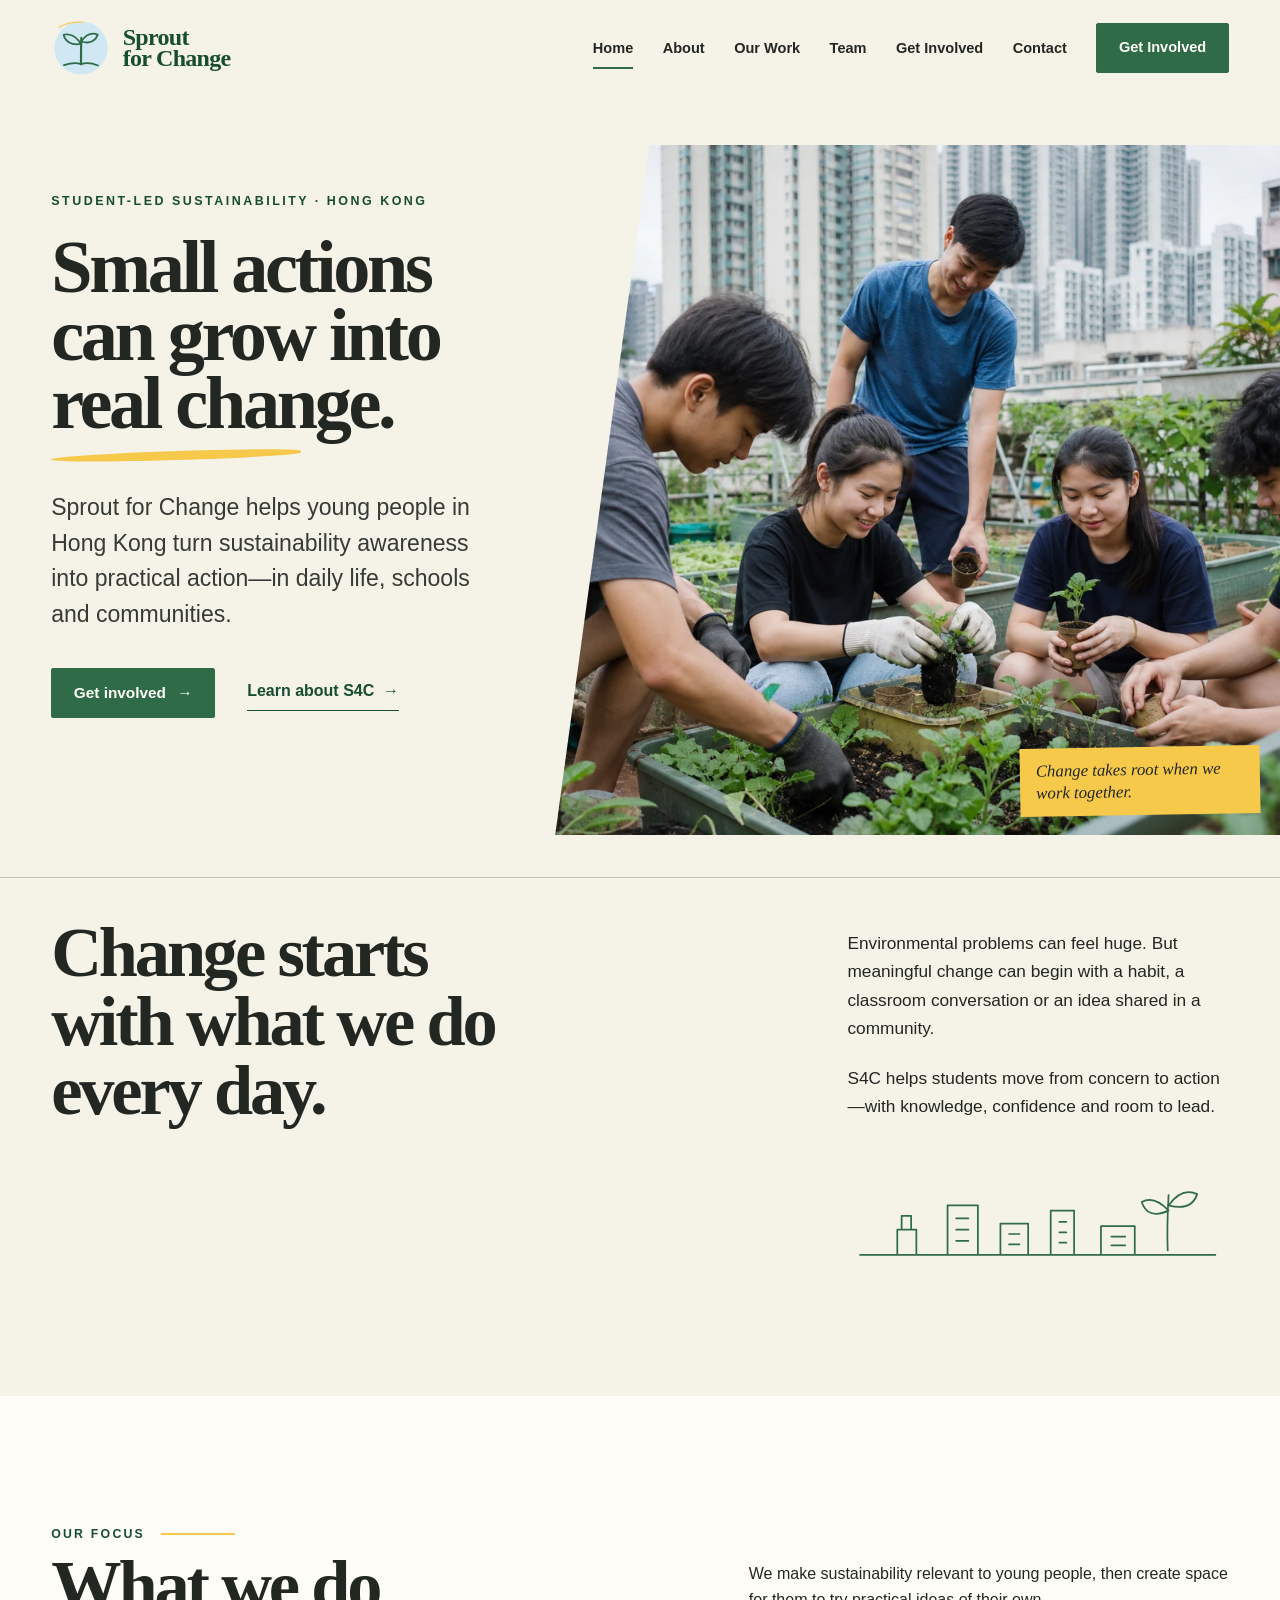
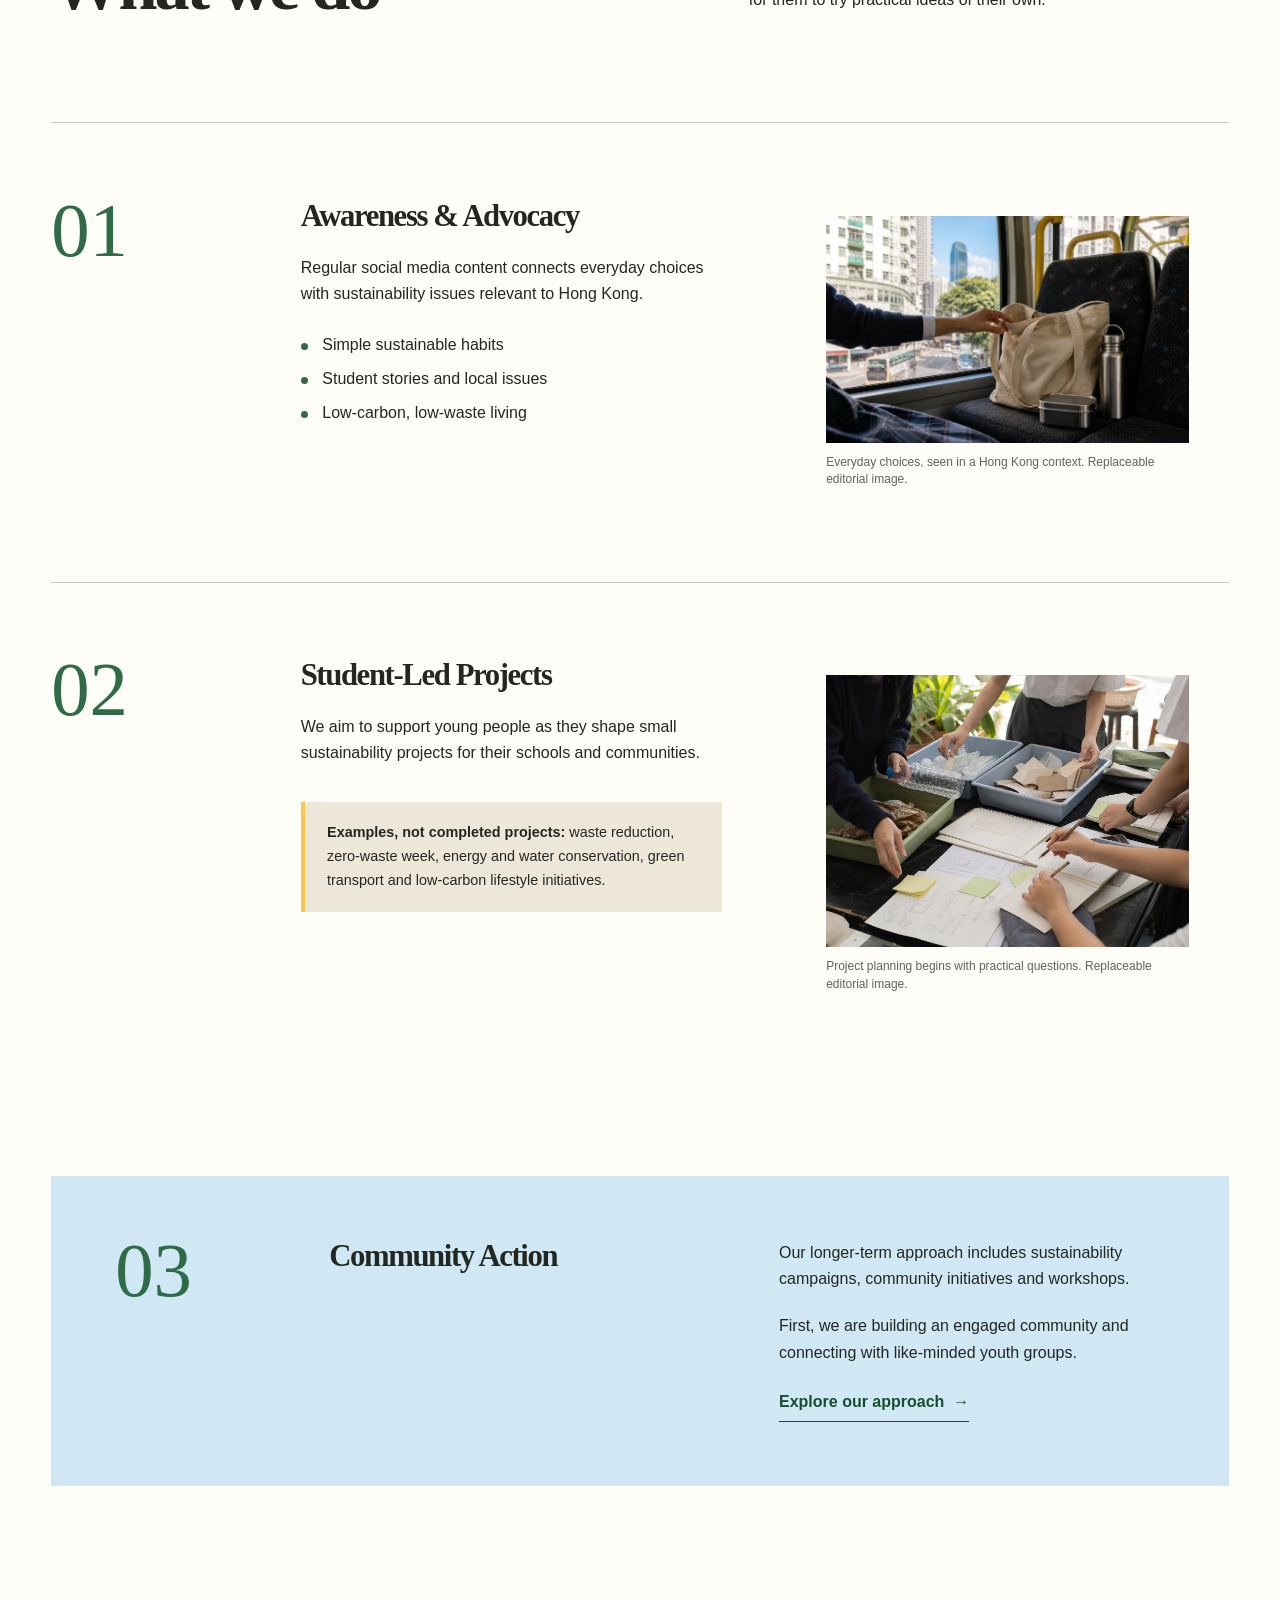
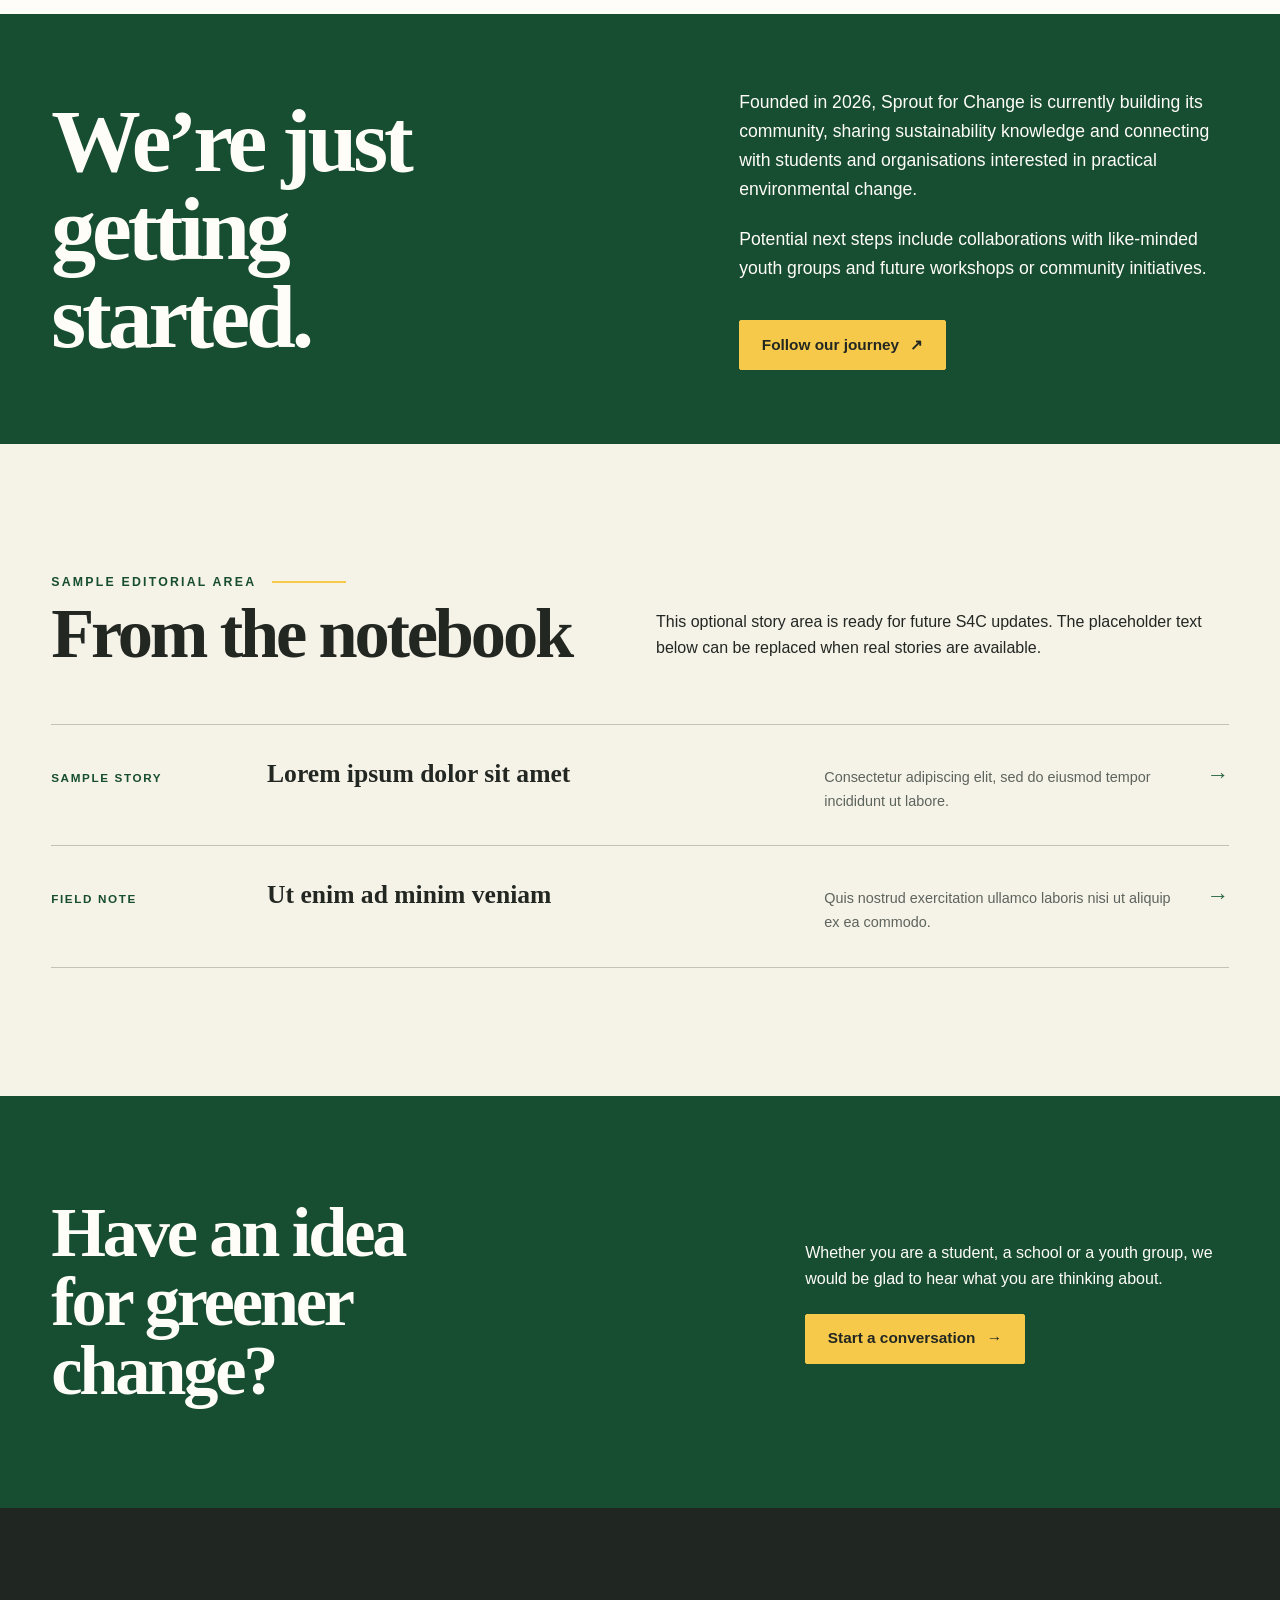
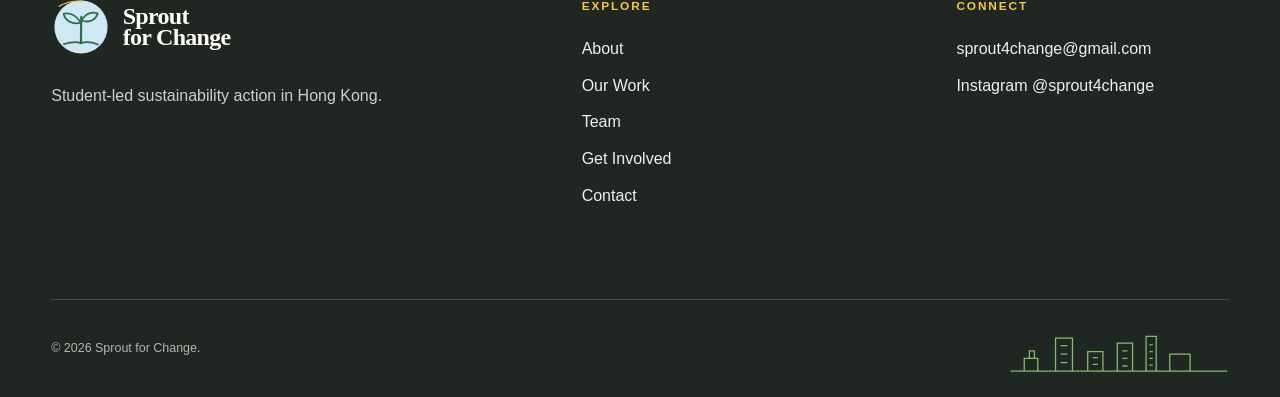
==== index.html @ 522fa6c5 "initial commit yayayyaya" ====
<!doctype html>
<html lang="en">
<head>
  <meta charset="utf-8">
  <meta name="viewport" content="width=device-width, initial-scale=1">
  <meta name="theme-color" content="#f5f2e8">
  <meta name="description" content="Sprout for Change is a student-led Hong Kong sustainability organisation helping young people turn awareness into practical action.">
  <title>Sprout for Change — Student-led sustainability in Hong Kong</title>
  <link rel="icon" href="assets/favicon.svg" type="image/svg+xml">
  <link rel="stylesheet" href="styles.css">
  <script src="script.js" defer></script>
</head>
<body>
  <a class="skip-link" href="#main">Skip to main content</a>
  <header class="site-header">
    <div class="header-inner container-wide">
      <a class="brand" href="index.html" aria-label="Sprout for Change home">
        <img src="assets/mark.svg" alt="" width="54" height="54">
        <span>Sprout<br>for Change</span>
      </a>
      <button class="menu-toggle" type="button" aria-expanded="false" aria-controls="site-menu" aria-label="Open navigation"><span></span></button>
      <nav class="site-nav" id="site-menu" aria-label="Main navigation">
        <a href="index.html" aria-current="page">Home</a>
        <a href="about.html">About</a>
        <a href="work.html">Our Work</a>
        <a href="team.html">Team</a>
        <a href="get-involved.html">Get Involved</a>
        <a href="contact.html">Contact</a>
        <a class="nav-cta" href="get-involved.html">Get Involved</a>
      </nav>
    </div>
  </header>

  <main id="main">
    <section class="hero">
      <div class="hero-grid container-wide">
        <div class="hero-copy" data-reveal>
          <p class="eyebrow">Student-led sustainability · Hong Kong</p>
          <h1><span class="hero-line">Small actions</span> <span class="hero-line">can grow into</span> <span class="hero-line">real change.</span></h1>
          <span class="marker-stroke" aria-hidden="true"></span>
          <p class="lead">Sprout for Change helps young people in Hong Kong turn sustainability awareness into practical action—in daily life, schools and communities.</p>
          <div class="hero-actions">
            <a class="button" href="get-involved.html">Get involved <span aria-hidden="true">→</span></a>
            <a class="text-link" href="about.html">Learn about S4C <span aria-hidden="true">→</span></a>
          </div>
        </div>
        <figure class="hero-media" data-reveal>
          <img src="assets/images/hero-garden.webp" alt="Students tending seedlings together in a Hong Kong rooftop garden" width="1800" height="1200" fetchpriority="high">
          <figcaption class="photo-note">Change takes root when we work together.</figcaption>
        </figure>
      </div>
    </section>

    <section class="intro">
      <div class="intro-grid container">
        <h2>Change starts with what we do every day.</h2>
        <div class="intro-aside">
          <p>Environmental problems can feel huge. But meaningful change can begin with a habit, a classroom conversation or an idea shared in a community.</p>
          <p>S4C helps students move from concern to action—with knowledge, confidence and room to lead.</p>
          <svg class="line-drawing" viewBox="0 0 440 115" role="img" aria-label="Line drawing of a sprout growing beside Hong Kong buildings">
            <g fill="none" stroke="currentColor" stroke-linecap="round" stroke-linejoin="round" stroke-width="2">
              <path d="M15 99h410M58 99V70h22v29m-17-29V54h11v16m42 29V42h35v57m-25-42h14m-14 13h14m-14 13h14m37 16V63h32v36m-22-24h12m-12 12h12m36 12V48h27v51m-17-38h8m-8 12h8m-8 12h8m40 14V66h39v33m-27-21h16m-16 10h16"/>
              <path d="M370 94c-1-25 0-46 1-64m0 18c-12-13-22-15-31-10 4 12 13 18 31 10Zm0-6c11-15 22-18 33-13-4 12-14 18-33 13Z"/>
            </g>
          </svg>
        </div>
      </div>
    </section>

    <section class="work-overview" id="work">
      <div class="container">
        <div class="work-heading" data-reveal>
          <div>
            <p class="section-label">Our focus</p>
            <h2>What we do</h2>
          </div>
          <p>We make sustainability relevant to young people, then create space for them to try practical ideas of their own.</p>
        </div>

        <article class="work-row" data-reveal>
          <div class="work-number" aria-hidden="true">01</div>
          <div class="work-copy">
            <h3>Awareness &amp; Advocacy</h3>
            <p>Regular social media content connects everyday choices with sustainability issues relevant to Hong Kong.</p>
            <ul>
              <li>Simple sustainable habits</li>
              <li>Student stories and local issues</li>
              <li>Low-carbon, low-waste living</li>
            </ul>
          </div>
          <figure class="work-image">
            <img src="assets/images/reuse-transit.webp" alt="Reusable bag, water bottle and lunch container on Hong Kong public transport" width="1600" height="1067" loading="lazy">
            <figcaption class="caption">Everyday choices, seen in a Hong Kong context. Replaceable editorial image.</figcaption>
          </figure>
        </article>

        <article class="work-row" data-reveal>
          <div class="work-number" aria-hidden="true">02</div>
          <div class="work-copy">
            <h3>Student-Led Projects</h3>
            <p>We aim to support young people as they shape small sustainability projects for their schools and communities.</p>
            <p class="possibility-note"><strong>Examples, not completed projects:</strong> waste reduction, zero-waste week, energy and water conservation, green transport and low-carbon lifestyle initiatives.</p>
          </div>
          <figure class="work-image work-image--portrait">
            <img src="assets/images/project-planning.webp" alt="Students' hands planning a recycling activity around a table" width="1400" height="1139" loading="lazy">
            <figcaption class="caption">Project planning begins with practical questions. Replaceable editorial image.</figcaption>
          </figure>
        </article>

        <article class="community-strip" data-reveal>
          <div class="work-row">
            <div class="work-number" aria-hidden="true">03</div>
            <div class="work-copy">
              <h3>Community Action</h3>
            </div>
            <div>
              <p>Our longer-term approach includes sustainability campaigns, community initiatives and workshops.</p>
              <p>First, we are building an engaged community and connecting with like-minded youth groups.</p>
              <a class="text-link" href="work.html">Explore our approach <span aria-hidden="true">→</span></a>
            </div>
          </div>
        </article>
      </div>
    </section>

    <section class="stage">
      <div class="stage-grid container" data-reveal>
        <h2>We’re just getting started.</h2>
        <div class="stage-copy">
          <p>Founded in 2026, Sprout for Change is currently building its community, sharing sustainability knowledge and connecting with students and organisations interested in practical environmental change.</p>
          <p>Potential next steps include collaborations with like-minded youth groups and future workshops or community initiatives.</p>
          <a class="button button--sun" href="https://www.instagram.com/sprout4change/" target="_blank" rel="noopener noreferrer">Follow our journey <span aria-hidden="true">↗</span></a>
        </div>
      </div>
    </section>

    <section class="notebook">
      <div class="container">
        <div class="notebook-head" data-reveal>
          <div>
            <p class="section-label">Sample editorial area</p>
            <h2>From the notebook</h2>
          </div>
          <p>This optional story area is ready for future S4C updates. The placeholder text below can be replaced when real stories are available.</p>
        </div>
        <div class="story-list" data-reveal>
          <div class="story" aria-label="Sample story placeholder">
            <span class="story-tag">Sample story</span>
            <span class="story-title">Lorem ipsum dolor sit amet</span>
            <span class="story-summary">Consectetur adipiscing elit, sed do eiusmod tempor incididunt ut labore.</span>
            <span class="story-arrow" aria-hidden="true">→</span>
          </div>
          <div class="story" aria-label="Sample field note placeholder">
            <span class="story-tag">Field note</span>
            <span class="story-title">Ut enim ad minim veniam</span>
            <span class="story-summary">Quis nostrud exercitation ullamco laboris nisi ut aliquip ex ea commodo.</span>
            <span class="story-arrow" aria-hidden="true">→</span>
          </div>
        </div>
      </div>
    </section>

    <section class="simple-cta">
      <div class="simple-cta-grid container" data-reveal>
        <h2>Have an idea for greener change?</h2>
        <div class="simple-cta-copy">
          <p>Whether you are a student, a school or a youth group, we would be glad to hear what you are thinking about.</p>
          <a class="button button--sun" href="contact.html">Start a conversation <span aria-hidden="true">→</span></a>
        </div>
      </div>
    </section>
  </main>

  <footer class="site-footer">
    <div class="footer-main container">
      <div class="footer-brand">
        <a class="brand" href="index.html" aria-label="Sprout for Change home">
          <img src="assets/mark.svg" alt="" width="54" height="54">
          <span>Sprout<br>for Change</span>
        </a>
        <p>Student-led sustainability action in Hong Kong.</p>
      </div>
      <div>
        <p class="footer-title">Explore</p>
        <nav class="footer-links" aria-label="Footer navigation">
          <a href="about.html">About</a>
          <a href="work.html">Our Work</a>
          <a href="team.html">Team</a>
          <a href="get-involved.html">Get Involved</a>
          <a href="contact.html">Contact</a>
        </nav>
      </div>
      <div>
        <p class="footer-title">Connect</p>
        <div class="footer-links">
          <a href="mailto:sprout4change@gmail.com">sprout4change@gmail.com</a>
          <a href="https://www.instagram.com/sprout4change/" target="_blank" rel="noopener noreferrer">Instagram @sprout4change</a>
        </div>
      </div>
    </div>
    <div class="footer-bottom container">
      <p>© 2026 Sprout for Change.</p>
      <svg class="footer-skyline" viewBox="0 0 260 62" aria-hidden="true">
        <path d="M2 58h256M18 58V43h16v15m-10-15V34h6v9m25 15V19h20v39m-14-30h8m-8 10h8m-8 10h8m24 10V35h18v23m-12-16h6m-6 8h6m23 8V25h18v33m-12-24h6m-6 9h6m-6 9h6m22 6V17h12v41m-8-31h4m-4 8h4m-4 8h4m-4 8h4m20 7V38h24v20" fill="none" stroke="currentColor" stroke-width="1.5"/>
      </svg>
    </div>
  </footer>
</body>
</html>
---- styles.css ----
:root {
  --paper: #f5f2e8;
  --paper-deep: #ece7d8;
  --ink: #232722;
  --muted: #5d645d;
  --forest: #2e6b46;
  --forest-dark: #174d31;
  --forest-soft: #d9e6d6;
  --sky: #cfe8f3;
  --sky-deep: #a8d2e3;
  --sun: #f6c94b;
  --white: #fffdf8;
  --line: rgba(35, 39, 34, 0.24);
  --line-light: rgba(35, 39, 34, 0.13);
  --serif: "Iowan Old Style", "Palatino Linotype", "Book Antiqua", Palatino, Georgia, serif;
  --sans: Inter, ui-sans-serif, -apple-system, BlinkMacSystemFont, "Segoe UI", sans-serif;
  --container: 1240px;
  --wide: 1420px;
  --gutter: clamp(1.25rem, 4vw, 4rem);
  --section: clamp(5.5rem, 10vw, 10rem);
  --ease: cubic-bezier(.22, 1, .36, 1);
}

*,
*::before,
*::after {
  box-sizing: border-box;
}

html {
  scroll-behavior: smooth;
  scroll-padding-top: 7rem;
  overflow-x: hidden;
  overflow-x: clip;
}

body {
  margin: 0;
  min-width: 320px;
  color: var(--ink);
  background: var(--paper);
  font-family: var(--sans);
  font-size: 1rem;
  line-height: 1.65;
  text-rendering: optimizeLegibility;
  -webkit-font-smoothing: antialiased;
}

body.menu-open {
  overflow: hidden;
}

img,
svg {
  display: block;
  max-width: 100%;
}

img {
  height: auto;
}

a {
  color: inherit;
  text-decoration-thickness: .08em;
  text-underline-offset: .2em;
}

button,
input,
select,
textarea {
  font: inherit;
}

button,
a {
  -webkit-tap-highlight-color: transparent;
}

:focus-visible {
  outline: 3px solid var(--sun);
  outline-offset: 4px;
}

::selection {
  color: var(--ink);
  background: var(--sun);
}

.skip-link {
  position: fixed;
  z-index: 1000;
  top: .75rem;
  left: .75rem;
  padding: .75rem 1rem;
  color: var(--white);
  background: var(--forest-dark);
  transform: translateY(-150%);
  transition: transform .2s ease;
}

.skip-link:focus {
  transform: translateY(0);
}

.container,
.container-wide {
  width: min(100% - (2 * var(--gutter)), var(--container));
  margin-inline: auto;
}

.container-wide {
  width: min(100% - (2 * var(--gutter)), var(--wide));
}

.site-header {
  position: sticky;
  z-index: 100;
  top: 0;
  border-bottom: 1px solid transparent;
  background: var(--paper);
  transition: border-color .25s ease, box-shadow .25s ease;
}

.site-header.is-scrolled {
  border-color: var(--line-light);
  box-shadow: 0 6px 18px rgba(35, 39, 34, .06);
}

.header-inner {
  display: flex;
  min-height: 96px;
  align-items: center;
  justify-content: space-between;
  gap: 2rem;
}

.brand {
  display: inline-flex;
  flex: none;
  align-items: center;
  gap: .72rem;
  color: var(--forest-dark);
  font-family: var(--serif);
  font-size: 1.5rem;
  font-weight: 700;
  line-height: .88;
  text-decoration: none;
  letter-spacing: -.03em;
}

.brand img {
  width: 60px;
}

.site-nav {
  display: flex;
  align-items: center;
  gap: clamp(1.3rem, 2.3vw, 2.5rem);
}

.site-nav a {
  position: relative;
  font-size: .91rem;
  font-weight: 620;
  text-decoration: none;
}

.site-nav a:not(.nav-cta)::after {
  position: absolute;
  right: 0;
  bottom: -.55rem;
  left: 0;
  height: 2px;
  background: var(--forest);
  content: "";
  transform: scaleX(0);
  transform-origin: right;
  transition: transform .25s var(--ease);
}

.site-nav a:hover::after,
.site-nav a[aria-current="page"]::after {
  transform: scaleX(1);
  transform-origin: left;
}

.nav-cta,
.button {
  display: inline-flex;
  min-height: 50px;
  align-items: center;
  justify-content: center;
  gap: .7rem;
  padding: .76rem 1.35rem;
  border: 1px solid var(--forest);
  border-radius: 2px;
  color: var(--white);
  background: var(--forest);
  font-size: .96rem;
  font-weight: 700;
  line-height: 1.2;
  text-decoration: none;
  transition: color .25s ease, background .25s ease, transform .25s var(--ease);
}

.nav-cta:hover,
.button:hover {
  color: var(--forest-dark);
  background: transparent;
  transform: translateY(-2px);
}

.button--sun {
  border-color: var(--sun);
  color: var(--ink);
  background: var(--sun);
}

.button--sun:hover {
  color: var(--white);
  background: transparent;
}

.button--ghost {
  color: var(--forest-dark);
  background: transparent;
}

.button--ghost:hover {
  color: var(--white);
  background: var(--forest);
}

.text-link {
  display: inline-flex;
  align-items: center;
  gap: .55rem;
  padding-block: .15rem .35rem;
  border-bottom: 1px solid currentColor;
  color: var(--forest-dark);
  font-weight: 700;
  text-decoration: none;
  transition: gap .25s var(--ease), color .2s ease;
}

.text-link:hover {
  gap: .9rem;
  color: var(--forest);
}

.menu-toggle {
  display: none;
  width: 50px;
  height: 50px;
  padding: 0;
  border: 1px solid var(--line);
  border-radius: 2px;
  background: transparent;
  color: var(--ink);
  cursor: pointer;
}

.menu-toggle span,
.menu-toggle::before,
.menu-toggle::after {
  display: block;
  width: 22px;
  height: 2px;
  margin: 5px auto;
  background: currentColor;
  content: "";
  transition: transform .25s ease, opacity .25s ease;
}

.menu-toggle[aria-expanded="true"] span {
  opacity: 0;
}

.menu-toggle[aria-expanded="true"]::before {
  transform: translateY(7px) rotate(45deg);
}

.menu-toggle[aria-expanded="true"]::after {
  transform: translateY(-7px) rotate(-45deg);
}

.eyebrow {
  margin: 0 0 1.4rem;
  color: var(--forest-dark);
  font-size: .78rem;
  font-weight: 800;
  letter-spacing: .2em;
  line-height: 1.4;
  text-transform: uppercase;
}

.display,
h1,
h2,
h3 {
  margin-top: 0;
  font-family: var(--serif);
  font-weight: 600;
  letter-spacing: -.045em;
}

h1,
.h1 {
  font-size: clamp(3.4rem, 7vw, 7.5rem);
  line-height: .92;
}

h2,
.h2 {
  font-size: clamp(2.75rem, 5.5vw, 5.5rem);
  line-height: .98;
}

h3,
.h3 {
  font-size: clamp(1.5rem, 2.4vw, 2.3rem);
  line-height: 1.08;
}

p {
  margin-block: 0 1.3rem;
}

.lead {
  max-width: 43rem;
  color: #363b36;
  font-size: clamp(1.15rem, 1.8vw, 1.45rem);
  line-height: 1.55;
}

.section-label {
  display: flex;
  align-items: center;
  gap: 1rem;
  margin: 0 0 2rem;
  color: var(--forest-dark);
  font-size: .77rem;
  font-weight: 800;
  letter-spacing: .18em;
  text-transform: uppercase;
}

.section-label::after {
  width: 74px;
  height: 2px;
  background: var(--sun);
  content: "";
}

.hero {
  overflow: hidden;
  padding: clamp(1.5rem, 2.5vw, 2.5rem) 0 clamp(1.25rem, 2vw, 2rem);
}

.hero-grid {
  display: grid;
  align-items: start;
  grid-template-columns: minmax(0, .86fr) minmax(0, 1.4fr);
  gap: clamp(1.5rem, 2vw, 2.5rem);
}

.hero-copy {
  position: relative;
  z-index: 2;
  padding-block: clamp(3rem, 5vw, 5rem) 1rem;
}

.hero h1 {
  max-width: 9.5ch;
  margin-bottom: 1.8rem;
  font-size: clamp(3.4rem, 5.8vw, 6rem);
}

.hero-line {
  display: block;
  white-space: nowrap;
}

.marker-stroke {
  display: block;
  width: min(250px, 58%);
  height: 9px;
  margin: -1rem 0 1.9rem;
  border-radius: 60% 35% 50% 40%;
  background: var(--sun);
  transform: rotate(-1.5deg);
}

.hero-copy .lead {
  max-width: 31rem;
}

.hero-actions {
  display: flex;
  align-items: center;
  gap: 2rem;
  margin-top: 2.2rem;
}

.hero-media {
  position: relative;
  min-height: 690px;
  margin-right: calc(var(--gutter) * -1);
  clip-path: polygon(13% 0, 100% 0, 100% 100%, 0 100%);
}

.hero-media img {
  width: 100%;
  height: 100%;
  min-height: 690px;
  object-fit: cover;
}

.photo-note {
  position: absolute;
  right: 1.25rem;
  bottom: 1.25rem;
  max-width: 240px;
  padding: .75rem 1rem;
  color: var(--ink);
  background: var(--sun);
  font-family: var(--serif);
  font-size: 1.05rem;
  font-style: italic;
  line-height: 1.3;
  transform: rotate(-1deg);
}

.intro {
  padding: clamp(2.5rem, 3vw, 3rem) 0 var(--section);
  border-top: 1px solid var(--line);
}

.intro-grid {
  display: grid;
  align-items: start;
  grid-template-columns: minmax(0, 1.25fr) minmax(290px, .7fr);
  gap: clamp(3rem, 9vw, 9rem);
}

.intro h2 {
  max-width: 13ch;
  margin-bottom: 0;
}

.intro-aside {
  padding-top: .7rem;
  font-size: 1.08rem;
}

.line-drawing {
  margin-top: 3rem;
  color: var(--forest);
}

.work-overview {
  padding: var(--section) 0;
  background: var(--white);
}

.work-heading {
  display: flex;
  align-items: end;
  justify-content: space-between;
  gap: 2rem;
  margin-bottom: clamp(4rem, 8vw, 7rem);
}

.work-heading h2 {
  margin-bottom: 0;
}

.work-heading p {
  max-width: 30rem;
  margin-bottom: .4rem;
}

.work-row {
  display: grid;
  padding: clamp(3rem, 6vw, 6rem) 0;
  border-top: 1px solid var(--line);
  grid-template-columns: minmax(180px, .44fr) minmax(300px, 1fr) minmax(300px, 1.05fr);
  gap: clamp(2rem, 5vw, 5rem);
}

.work-row:last-child {
  padding-bottom: 0;
}

.work-number {
  color: var(--forest);
  font-family: var(--serif);
  font-size: clamp(3.6rem, 6vw, 6rem);
  line-height: .8;
}

.work-copy h3 {
  margin-bottom: 1.35rem;
}

.work-copy ul,
.detail-list {
  margin: 1.5rem 0 0;
  padding: 0;
  list-style: none;
}

.work-copy li,
.detail-list li {
  position: relative;
  margin-block: .5rem;
  padding-left: 1.35rem;
}

.work-copy li::before,
.detail-list li::before {
  position: absolute;
  top: .68em;
  left: 0;
  width: 7px;
  height: 7px;
  border-radius: 100%;
  background: var(--forest);
  content: "";
}

.work-image {
  position: relative;
  align-self: start;
}

.work-image img {
  width: 100%;
  aspect-ratio: 16 / 10;
  object-fit: cover;
}

.work-image--portrait img {
  aspect-ratio: 4 / 3;
}

.caption {
  margin-top: .7rem;
  color: var(--muted);
  font-size: .75rem;
  line-height: 1.45;
}

.community-strip {
  margin-top: clamp(3rem, 7vw, 7rem);
  padding: clamp(2.5rem, 5vw, 5rem);
  background: var(--sky);
}

.community-strip .work-row {
  padding: 0;
  border: 0;
  grid-template-columns: minmax(150px, .35fr) 1fr 1fr;
}

.stage {
  overflow: hidden;
  color: var(--white);
  background: var(--forest-dark);
}

.stage-grid {
  display: grid;
  min-height: 430px;
  align-items: center;
  grid-template-columns: 1.1fr .9fr;
  gap: clamp(3rem, 7vw, 8rem);
}

.stage h2 {
  max-width: 9ch;
  margin: 0;
  font-size: clamp(3.5rem, 7vw, 7rem);
}

.stage-copy {
  padding-block: 4rem;
}

.stage-copy p {
  max-width: 36rem;
  font-size: 1.1rem;
}

.stage .button {
  margin-top: 1rem;
}

.notebook {
  padding: var(--section) 0;
}

.notebook-head {
  display: grid;
  align-items: end;
  margin-bottom: 3.5rem;
  grid-template-columns: 1fr 1fr;
  gap: 2rem;
}

.notebook-head h2 {
  margin: 0;
}

.notebook-head p {
  max-width: 35rem;
  margin: 0 0 .4rem;
}

.story-list {
  border-top: 1px solid var(--line);
}

.story {
  display: grid;
  align-items: baseline;
  padding: 2rem 0;
  border-bottom: 1px solid var(--line);
  grid-template-columns: .42fr 1.2fr .8fr auto;
  gap: 2rem;
  text-decoration: none;
  transition: padding-inline .25s var(--ease), background .2s ease;
}

.story:hover {
  padding-inline: 1rem;
  background: var(--forest-soft);
}

.story-tag {
  color: var(--forest-dark);
  font-size: .73rem;
  font-weight: 800;
  letter-spacing: .14em;
  text-transform: uppercase;
}

.story-title {
  font-family: var(--serif);
  font-size: clamp(1.45rem, 2vw, 2rem);
  font-weight: 600;
  line-height: 1.1;
}

.story-summary {
  color: var(--muted);
  font-size: .9rem;
}

.story-arrow {
  color: var(--forest);
  font-size: 1.4rem;
}

.page-hero {
  padding: clamp(4rem, 8vw, 8rem) 0 clamp(4.5rem, 9vw, 9rem);
  border-bottom: 1px solid var(--line);
}

.page-hero-grid {
  display: grid;
  align-items: end;
  grid-template-columns: minmax(0, 1.25fr) minmax(300px, .72fr);
  gap: clamp(3rem, 8vw, 8rem);
}

.page-hero h1 {
  max-width: 10ch;
  margin: 0;
}

.page-hero-copy {
  padding-bottom: .7rem;
}

.page-hero--sky {
  background: var(--sky);
}

.page-hero--green {
  color: var(--white);
  background: var(--forest-dark);
}

.page-hero--green .eyebrow,
.page-hero--green .lead {
  color: var(--white);
}

.editorial-section {
  padding: var(--section) 0;
}

.editorial-section + .editorial-section {
  border-top: 1px solid var(--line);
}

.editorial-grid {
  display: grid;
  grid-template-columns: minmax(220px, .55fr) minmax(0, 1.45fr);
  gap: clamp(3rem, 10vw, 10rem);
}

.editorial-grid > h2 {
  margin: 0;
  font-size: clamp(2.3rem, 4vw, 4.2rem);
}

.editorial-body {
  max-width: 52rem;
  font-size: 1.08rem;
}

.statement-grid {
  display: grid;
  margin-top: 4rem;
  border-top: 1px solid var(--line);
  grid-template-columns: 1fr 1fr;
}

.statement {
  padding: 3rem 3rem 1rem 0;
}

.statement + .statement {
  padding-right: 0;
  padding-left: 3rem;
  border-left: 1px solid var(--line);
}

.statement h3 {
  color: var(--forest-dark);
  font-size: 1.3rem;
  letter-spacing: -.02em;
}

.statement blockquote {
  margin: 0;
  font-family: var(--serif);
  font-size: clamp(1.55rem, 2.7vw, 2.6rem);
  line-height: 1.25;
}

.approach {
  color: var(--white);
  background: var(--forest-dark);
}

.approach-steps {
  display: grid;
  margin-top: 4rem;
  border-top: 1px solid rgba(255,255,255,.35);
  grid-template-columns: 1fr 1fr;
}

.approach-step {
  padding: 3.5rem 3.5rem 1rem 0;
}

.approach-step + .approach-step {
  padding-right: 0;
  padding-left: 3.5rem;
  border-left: 1px solid rgba(255,255,255,.35);
}

.approach-step .number {
  display: block;
  margin-bottom: 2.5rem;
  color: var(--sun);
  font-family: var(--serif);
  font-size: 4rem;
  line-height: .8;
}

.approach-step h3 {
  font-size: 2rem;
}

.quote-band {
  padding: clamp(4rem, 8vw, 7rem) 0;
  background: var(--sky);
}

.quote-band blockquote {
  max-width: 1050px;
  margin: 0;
  font-family: var(--serif);
  font-size: clamp(2.5rem, 5.3vw, 5.5rem);
  line-height: 1.05;
  letter-spacing: -.045em;
}

.detail-rows {
  border-top: 1px solid var(--line);
}

.detail-row {
  display: grid;
  padding: clamp(3.5rem, 7vw, 7rem) 0;
  border-bottom: 1px solid var(--line);
  grid-template-columns: .38fr .85fr 1.15fr;
  gap: clamp(2rem, 5vw, 5rem);
}

.detail-row:nth-child(2) {
  background: var(--white);
  box-shadow: 50vw 0 var(--white), -50vw 0 var(--white);
}

.detail-row h2 {
  margin: 0;
  font-size: clamp(2rem, 3.4vw, 3.5rem);
}

.detail-row .work-number {
  font-size: 4.5rem;
}

.possibility-note {
  margin-top: 2.2rem;
  padding: 1.2rem 1.4rem;
  border-left: 4px solid var(--sun);
  background: var(--paper-deep);
  font-size: .9rem;
}

.team-content {
  padding: var(--section) 0;
}

.department {
  display: grid;
  padding: clamp(3.5rem, 7vw, 7rem) 0;
  border-top: 1px solid var(--line);
  grid-template-columns: minmax(240px, .55fr) minmax(0, 1.45fr);
  gap: clamp(3rem, 8vw, 8rem);
}

.department:first-child {
  border-top: 0;
  padding-top: 0;
}

.department-title {
  position: sticky;
  top: 125px;
  align-self: start;
}

.department-title h2 {
  margin: 0 0 1rem;
  font-size: clamp(2.15rem, 3.7vw, 3.75rem);
}

.department-count {
  color: var(--forest-dark);
  font-size: .78rem;
  font-weight: 800;
  letter-spacing: .15em;
  text-transform: uppercase;
}

.member-list {
  border-top: 1px solid var(--line);
}

.member {
  display: grid;
  align-items: start;
  padding: 1.65rem 0;
  border-bottom: 1px solid var(--line-light);
  grid-template-columns: minmax(210px, 1fr) minmax(210px, .85fr) 100px;
  gap: 2rem;
}

.member-name {
  font-family: var(--serif);
  font-size: 1.35rem;
  font-weight: 600;
  line-height: 1.25;
}

.member-role {
  color: var(--muted);
  font-size: .92rem;
}

.member-school {
  color: var(--forest-dark);
  font-size: .77rem;
  font-weight: 800;
  letter-spacing: .1em;
  text-transform: uppercase;
}

.subgroup {
  padding: 2rem 0 .7rem;
  border-bottom: 1px solid var(--line);
  color: var(--forest-dark);
  font-size: .76rem;
  font-weight: 800;
  letter-spacing: .14em;
  text-transform: uppercase;
}

.involve-list {
  border-top: 1px solid var(--line);
}

.involve-row {
  display: grid;
  align-items: center;
  padding: clamp(2.5rem, 5vw, 4.6rem) 0;
  border-bottom: 1px solid var(--line);
  grid-template-columns: 120px minmax(220px, .7fr) minmax(300px, 1.1fr) auto;
  gap: clamp(1.5rem, 4vw, 4rem);
}

.involve-row:hover .involve-number {
  color: var(--sun);
  -webkit-text-stroke-color: var(--ink);
}

.involve-number {
  color: transparent;
  font-family: var(--serif);
  font-size: clamp(3.7rem, 6vw, 6.5rem);
  line-height: .7;
  -webkit-text-stroke: 1px var(--forest);
  transition: color .25s ease, -webkit-text-stroke-color .25s ease;
}

.involve-row h2 {
  margin: 0;
  font-size: clamp(2rem, 3.5vw, 3.6rem);
}

.involve-row p {
  max-width: 38rem;
  margin: 0;
}

.contact-section {
  padding: var(--section) 0;
}

.contact-grid {
  display: grid;
  align-items: start;
  grid-template-columns: minmax(280px, .72fr) minmax(0, 1.28fr);
  gap: clamp(4rem, 10vw, 10rem);
}

.contact-details h2 {
  max-width: 10ch;
  font-size: clamp(2.5rem, 4.5vw, 4.5rem);
}

.contact-block {
  padding: 1.5rem 0;
  border-top: 1px solid var(--line);
}

.contact-block:last-child {
  border-bottom: 1px solid var(--line);
}

.contact-block span {
  display: block;
  margin-bottom: .25rem;
  color: var(--muted);
  font-size: .75rem;
  font-weight: 800;
  letter-spacing: .12em;
  text-transform: uppercase;
}

.contact-block a {
  color: var(--forest-dark);
  font-weight: 700;
}

.contact-form {
  padding: clamp(2rem, 5vw, 4.5rem);
  border-top: 5px solid var(--forest);
  background: var(--white);
}

.contact-form h2 {
  font-size: clamp(2.4rem, 4vw, 4rem);
}

.form-grid {
  display: grid;
  grid-template-columns: 1fr 1fr;
  gap: 1.4rem;
}

.field {
  display: flex;
  flex-direction: column;
  gap: .45rem;
}

.field--full {
  grid-column: 1 / -1;
}

.field label {
  font-size: .78rem;
  font-weight: 780;
  letter-spacing: .04em;
}

.field input,
.field select,
.field textarea {
  width: 100%;
  min-height: 52px;
  padding: .8rem .9rem;
  border: 1px solid var(--line);
  border-radius: 0;
  color: var(--ink);
  background: var(--paper);
  font-size: 1rem;
  transition: border-color .2s ease, box-shadow .2s ease;
}

.field textarea {
  min-height: 170px;
  resize: vertical;
}

.field input:focus,
.field select:focus,
.field textarea:focus {
  border-color: var(--forest);
  box-shadow: 0 0 0 3px rgba(46,107,70,.14);
  outline: 0;
}

.form-note {
  margin: 1.3rem 0 1.7rem;
  color: var(--muted);
  font-size: .82rem;
}

.form-status {
  min-height: 1.5em;
  margin-top: 1rem;
  color: var(--forest-dark);
  font-size: .9rem;
  font-weight: 700;
}

.simple-cta {
  padding: clamp(4rem, 8vw, 7rem) 0;
  color: var(--white);
  background: var(--forest-dark);
}

.simple-cta-grid {
  display: grid;
  align-items: center;
  grid-template-columns: 1.25fr .75fr;
  gap: 3rem;
}

.simple-cta h2 {
  max-width: 12ch;
  margin: 0;
}

.simple-cta-copy p {
  max-width: 34rem;
}

.site-footer {
  color: #f4f3ec;
  background: #202622;
}

.footer-main {
  display: grid;
  padding: clamp(4rem, 7vw, 6rem) 0;
  grid-template-columns: 1.1fr .7fr .7fr;
  gap: clamp(3rem, 8vw, 8rem);
}

.footer-brand .brand {
  margin-bottom: 1.6rem;
  color: var(--white);
}

.footer-brand p {
  max-width: 27rem;
  color: #cbd2cc;
}

.footer-title {
  margin: 0 0 1.2rem;
  color: var(--sun);
  font-size: .74rem;
  font-weight: 800;
  letter-spacing: .16em;
  text-transform: uppercase;
}

.footer-links {
  display: grid;
  gap: .65rem;
}

.footer-links a {
  width: fit-content;
  color: #eef1ed;
  text-decoration: none;
}

.footer-links a:hover {
  text-decoration: underline;
}

.footer-bottom {
  display: flex;
  align-items: center;
  justify-content: space-between;
  gap: 2rem;
  padding: 1.4rem 0;
  border-top: 1px solid rgba(255,255,255,.18);
  color: #aeb7b0;
  font-size: .78rem;
}

.footer-bottom p {
  margin: 0;
}

.footer-skyline {
  width: 220px;
  color: #89b96e;
}

.error-page {
  display: grid;
  min-height: 72vh;
  place-items: center;
  padding: var(--section) var(--gutter);
  text-align: center;
}

.error-code {
  margin-bottom: 1rem;
  color: var(--forest);
  font-family: var(--serif);
  font-size: clamp(6rem, 18vw, 14rem);
  line-height: .7;
}

[data-reveal] {
  opacity: 0;
  transform: translateY(24px);
  transition: opacity .7s var(--ease), transform .7s var(--ease);
}

[data-reveal].is-visible {
  opacity: 1;
  transform: none;
}

@media (max-width: 1080px) {
  .header-inner {
    min-height: 78px;
  }

  .menu-toggle {
    display: block;
  }

  .site-nav {
    position: fixed;
    z-index: 90;
    top: 78px;
    right: 0;
    bottom: 0;
    left: 0;
    display: flex;
    padding: 2.5rem var(--gutter) 4rem;
    align-items: stretch;
    flex-direction: column;
    gap: 0;
    background: var(--paper);
    opacity: 0;
    pointer-events: none;
    transform: translateY(-12px);
    transition: opacity .25s ease, transform .25s var(--ease);
  }

  .site-nav.is-open {
    opacity: 1;
    pointer-events: auto;
    transform: none;
  }

  .site-nav a {
    padding: 1rem 0;
    border-bottom: 1px solid var(--line);
    font-family: var(--serif);
    font-size: clamp(1.5rem, 5vw, 2.3rem);
  }

  .site-nav a:not(.nav-cta)::after {
    display: none;
  }

  .site-nav .nav-cta {
    width: 100%;
    margin-top: 1.5rem;
    padding: 1rem;
    font-family: var(--sans);
    font-size: 1rem;
  }

  .hero-grid {
    grid-template-columns: .95fr 1.05fr;
  }

  .hero-media,
  .hero-media img {
    min-height: 540px;
  }

  .work-row {
    grid-template-columns: 120px 1fr 1fr;
  }

  .department {
    grid-template-columns: 250px 1fr;
  }

  .department-title {
    position: static;
  }

  .involve-row {
    grid-template-columns: 90px .7fr 1.1fr;
  }

  .involve-row .text-link {
    grid-column: 2 / -1;
    justify-self: start;
  }
}

@media (max-width: 800px) {
  :root {
    --section: clamp(4.5rem, 15vw, 7rem);
  }

  .hero {
    padding-top: 2.5rem;
  }

  .hero-grid,
  .intro-grid,
  .page-hero-grid,
  .editorial-grid,
  .department,
  .contact-grid,
  .simple-cta-grid {
    grid-template-columns: minmax(0, 1fr);
  }

  .hero-media {
    min-height: 460px;
    margin: 1rem calc(var(--gutter) * -1) 0;
    clip-path: none;
    grid-row: 1;
  }

  .hero-media img {
    min-height: 460px;
  }

  .hero-copy {
    grid-row: 2;
  }

  .hero h1 {
    max-width: 9ch;
  }

  .intro-grid {
    gap: 2.5rem;
  }

  .work-heading,
  .notebook-head {
    display: grid;
    align-items: start;
    grid-template-columns: 1fr;
  }

  .work-row,
  .community-strip .work-row {
    grid-template-columns: 100px 1fr;
  }

  .work-row .work-image {
    grid-column: 2;
  }

  .stage-grid {
    min-height: auto;
    grid-template-columns: 1fr;
    gap: 0;
  }

  .stage h2 {
    padding-top: 4rem;
  }

  .stage-copy {
    padding-block: 1rem 4rem;
  }

  .story {
    grid-template-columns: .42fr 1fr auto;
  }

  .story-summary {
    display: none;
  }

  .statement-grid,
  .approach-steps {
    grid-template-columns: 1fr;
  }

  .statement + .statement,
  .approach-step + .approach-step {
    padding-left: 0;
    border-left: 0;
    border-top: 1px solid var(--line);
  }

  .approach-step + .approach-step {
    border-color: rgba(255,255,255,.35);
  }

  .detail-row {
    grid-template-columns: 90px 1fr;
  }

  .detail-row > div:last-child {
    grid-column: 2;
  }

  .department {
    gap: 2rem;
  }

  .involve-row {
    grid-template-columns: 80px 1fr;
  }

  .involve-row p,
  .involve-row .text-link {
    grid-column: 2;
  }

  .footer-main {
    grid-template-columns: 1fr 1fr;
  }

  .footer-brand {
    grid-column: 1 / -1;
  }
}

@media (max-width: 560px) {
  :root {
    --gutter: 1.15rem;
  }

  .header-inner {
    min-height: 72px;
  }

  .brand {
    font-size: 1.05rem;
  }

  .brand img {
    width: 45px;
  }

  .site-nav {
    top: 72px;
  }

  .eyebrow {
    margin-bottom: 1rem;
    font-size: .67rem;
  }

  h1,
  .h1 {
    font-size: clamp(3.25rem, 16vw, 5.2rem);
  }

  .hero h1 {
    font-size: clamp(2.75rem, 13.6vw, 4.3rem);
  }

  h2,
  .h2 {
    font-size: clamp(2.55rem, 13vw, 4.2rem);
  }

  .hero-media,
  .hero-media img {
    min-height: 360px;
  }

  .hero-actions {
    align-items: stretch;
    flex-direction: column;
    gap: 1.2rem;
  }

  .hero-actions .button {
    width: 100%;
  }

  .photo-note {
    right: .75rem;
    bottom: .75rem;
    max-width: 190px;
    font-size: .88rem;
  }

  .work-row,
  .community-strip .work-row {
    grid-template-columns: 1fr;
    gap: 1.4rem;
  }

  .work-row .work-image,
  .detail-row > div:last-child {
    grid-column: 1;
  }

  .work-number {
    font-size: 4rem;
  }

  .community-strip {
    margin-inline: calc(var(--gutter) * -1);
    padding-inline: var(--gutter);
  }

  .story {
    grid-template-columns: 1fr auto;
    gap: .7rem 1rem;
  }

  .story-tag {
    grid-column: 1 / -1;
  }

  .page-hero {
    padding-top: 3rem;
  }

  .page-hero-grid {
    gap: 2.5rem;
  }

  .statement {
    padding-right: 0;
  }

  .detail-row {
    grid-template-columns: 1fr;
    gap: 1.5rem;
  }

  .detail-row .work-number {
    font-size: 3.7rem;
  }

  .member {
    grid-template-columns: 1fr auto;
    gap: .35rem 1rem;
  }

  .member-role {
    grid-column: 1;
  }

  .member-school {
    grid-column: 2;
    grid-row: 1 / 3;
  }

  .involve-row {
    grid-template-columns: 1fr;
    gap: 1.2rem;
  }

  .involve-row p,
  .involve-row .text-link {
    grid-column: 1;
  }

  .involve-number {
    font-size: 4.5rem;
  }

  .form-grid {
    grid-template-columns: 1fr;
  }

  .field--full {
    grid-column: 1;
  }

  .contact-form {
    margin-inline: calc(var(--gutter) * -1);
  }

  .footer-main {
    grid-template-columns: 1fr;
  }

  .footer-brand {
    grid-column: auto;
  }

  .footer-bottom {
    align-items: flex-start;
    flex-direction: column;
  }

  .footer-skyline {
    width: 180px;
  }
}

@media (prefers-reduced-motion: reduce) {
  html {
    scroll-behavior: auto;
  }

  *,
  *::before,
  *::after {
    scroll-behavior: auto !important;
    transition-duration: .01ms !important;
    animation-duration: .01ms !important;
    animation-iteration-count: 1 !important;
  }

  [data-reveal] {
    opacity: 1;
    transform: none;
  }
}
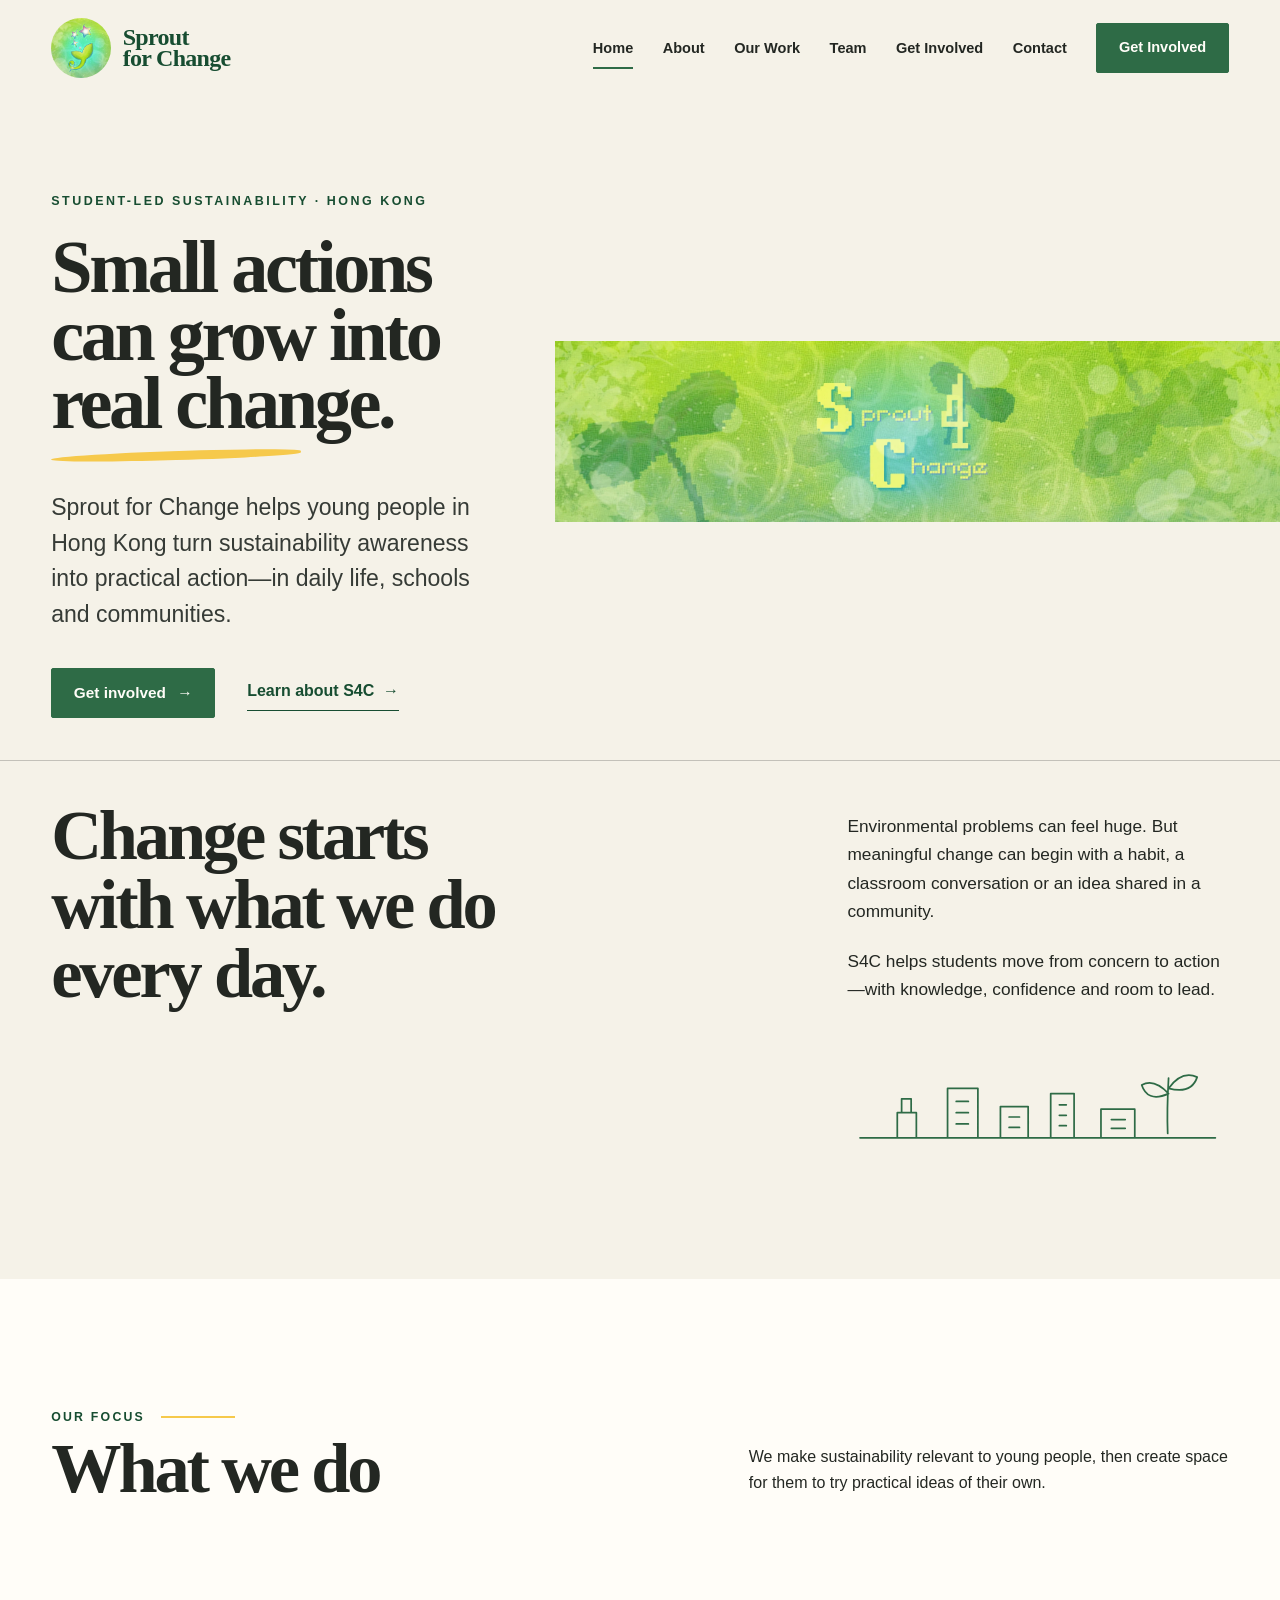
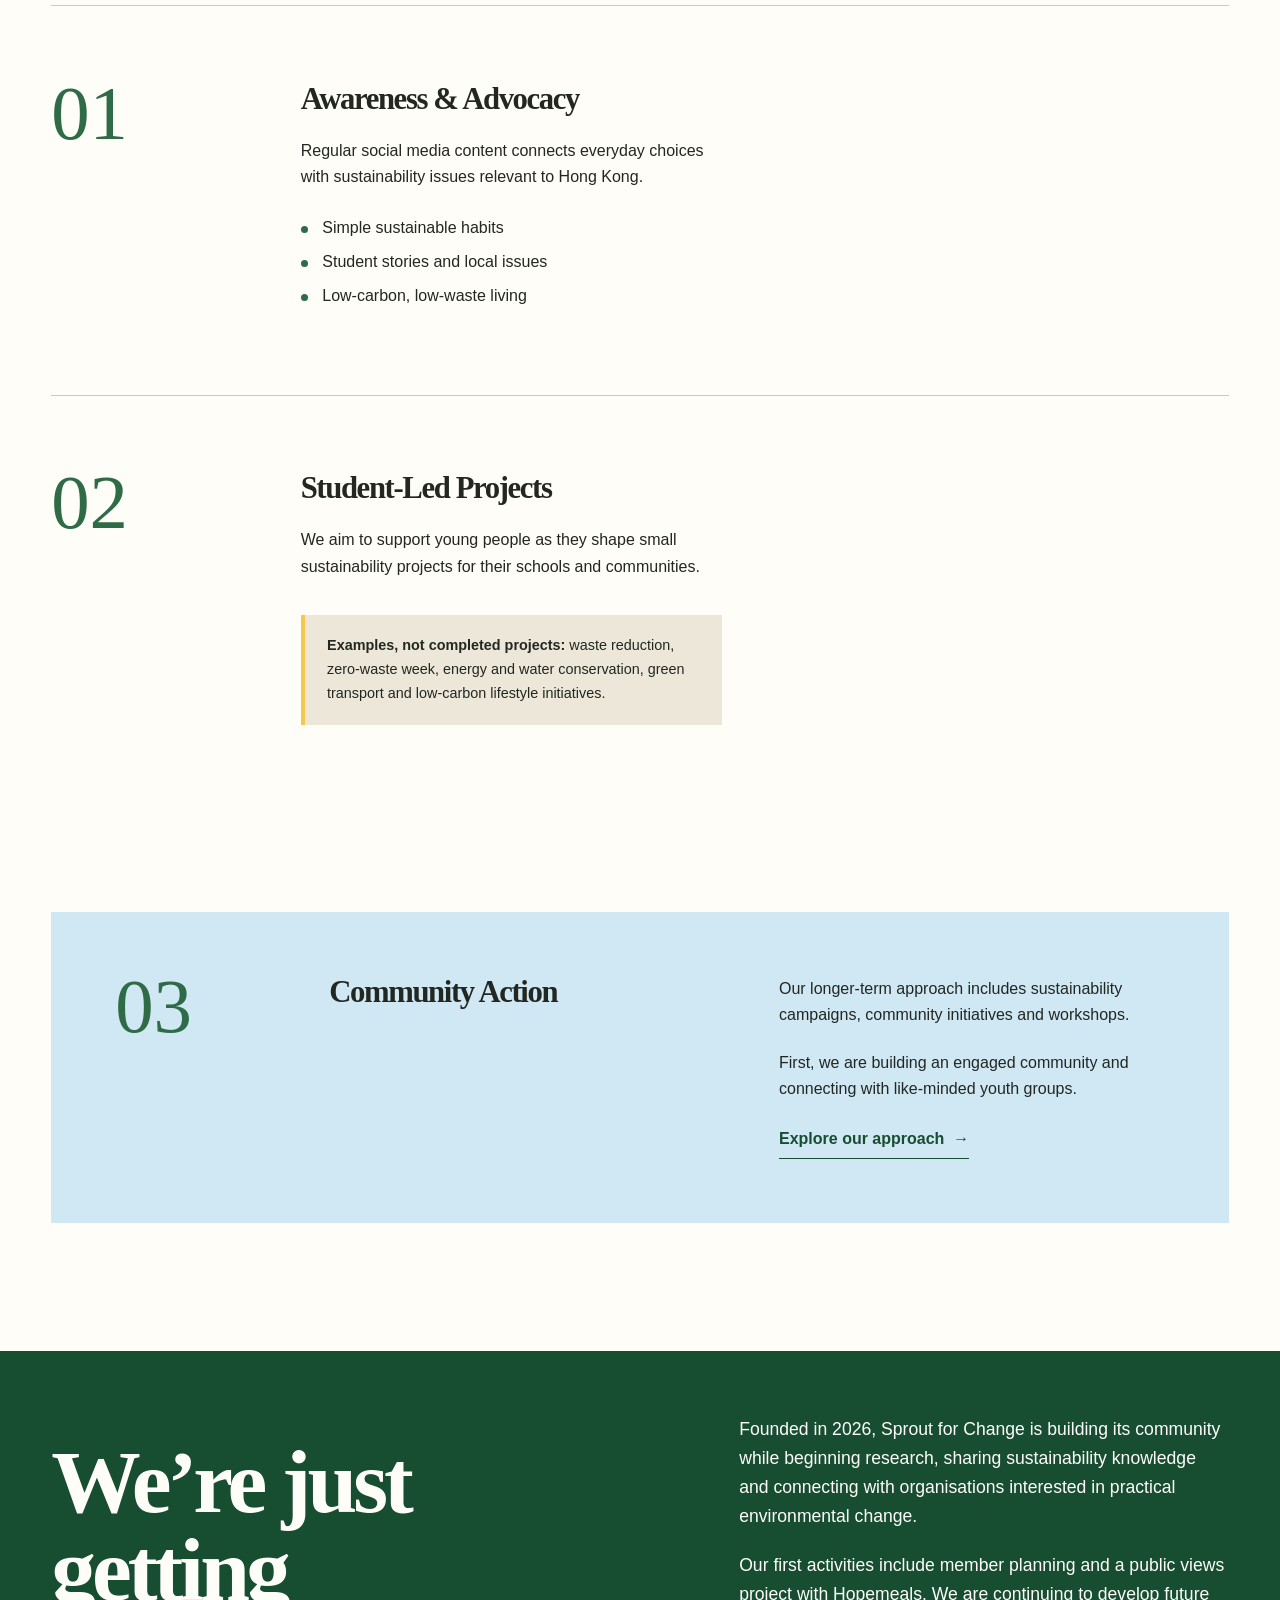
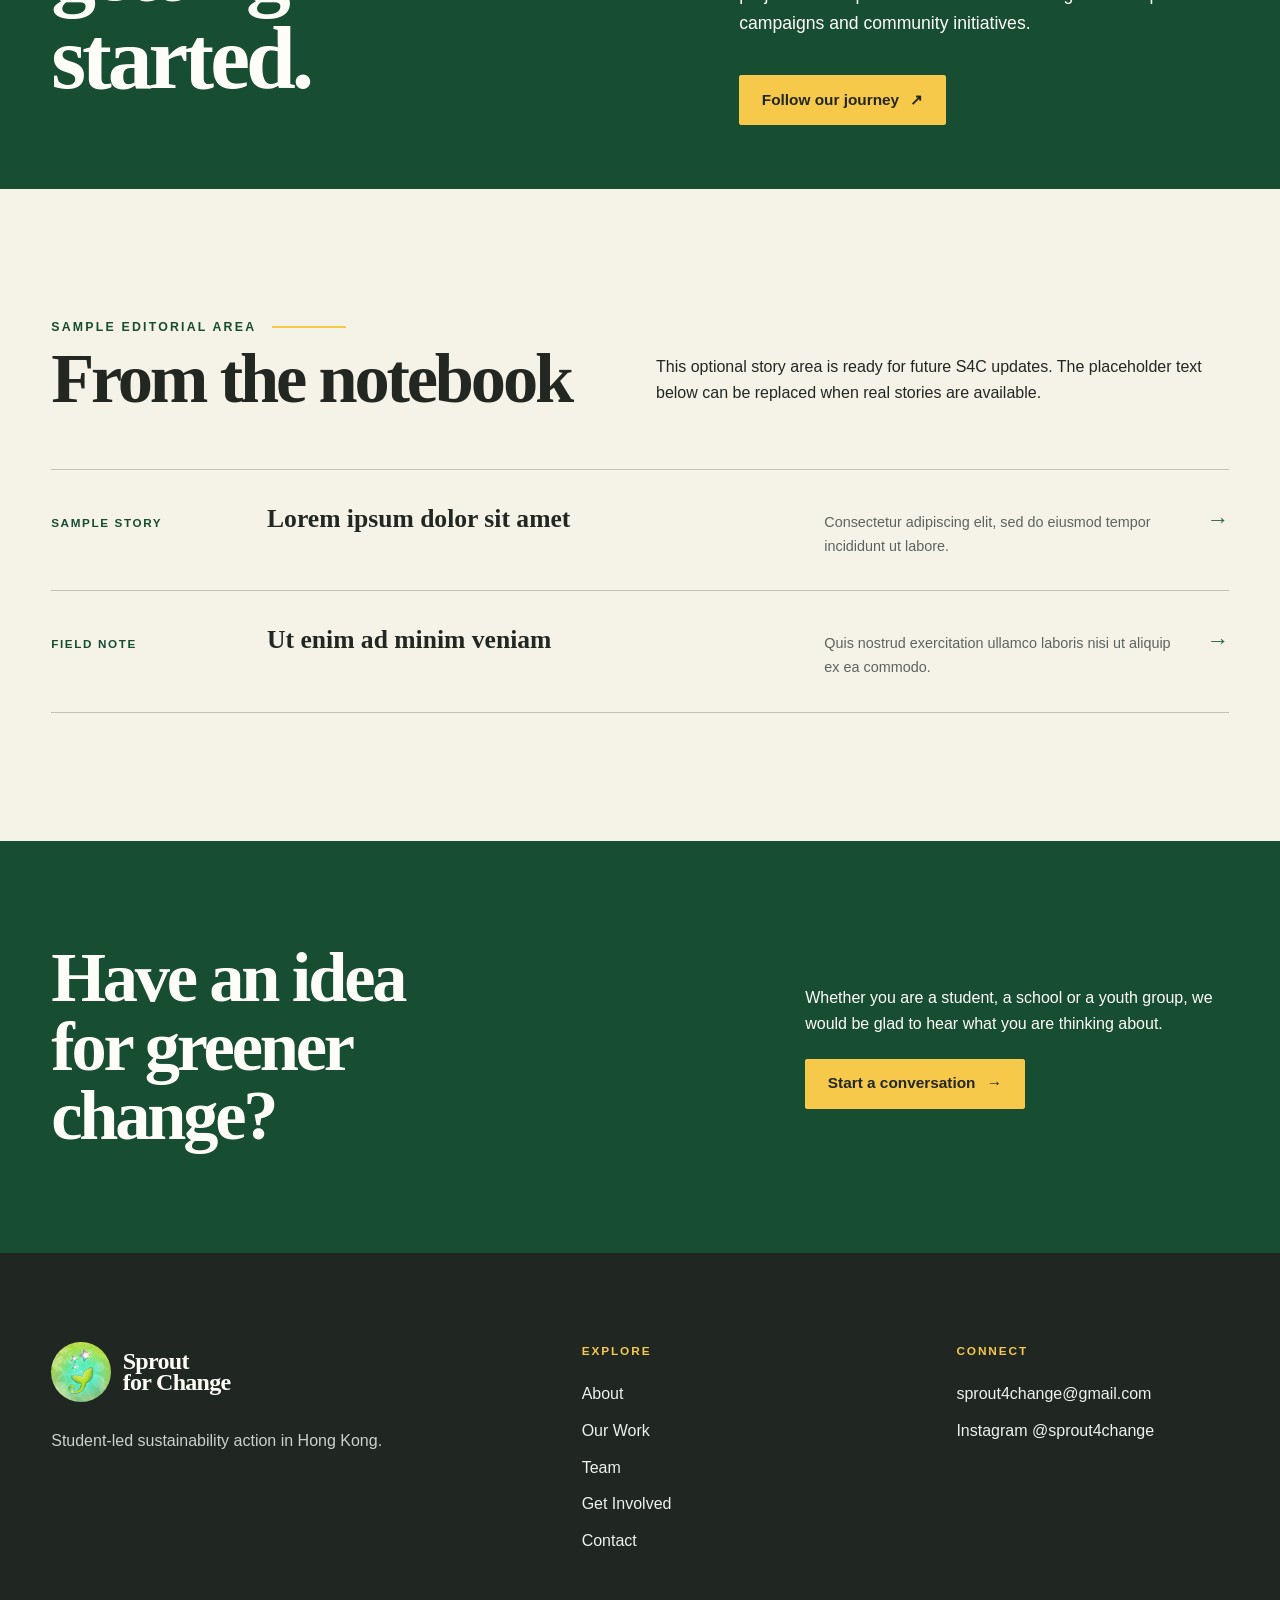
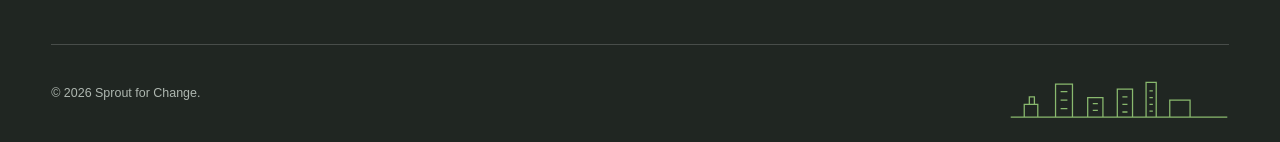
==== commit aa0e030c: "website updategit status" ====
--- a/index.html
+++ b/index.html
@@ -6,7 +6,7 @@
   <meta name="theme-color" content="#f5f2e8">
   <meta name="description" content="Sprout for Change is a student-led Hong Kong sustainability organisation helping young people turn awareness into practical action.">
   <title>Sprout for Change — Student-led sustainability in Hong Kong</title>
-  <link rel="icon" href="assets/favicon.svg" type="image/svg+xml">
+  <link rel="icon" href="assets/favicon.png" type="image/png">
   <link rel="stylesheet" href="styles.css">
   <script src="script.js" defer></script>
 </head>
@@ -15,7 +15,7 @@
   <header class="site-header">
     <div class="header-inner container-wide">
       <a class="brand" href="index.html" aria-label="Sprout for Change home">
-        <img src="assets/mark.svg" alt="" width="54" height="54">
+        <img src="assets/logo-v0.webp" alt="" width="54" height="54">
         <span>Sprout<br>for Change</span>
       </a>
       <button class="menu-toggle" type="button" aria-expanded="false" aria-controls="site-menu" aria-label="Open navigation"><span></span></button>
@@ -44,9 +44,8 @@
             <a class="text-link" href="about.html">Learn about S4C <span aria-hidden="true">→</span></a>
           </div>
         </div>
-        <figure class="hero-media" data-reveal>
-          <img src="assets/images/hero-garden.webp" alt="Students tending seedlings together in a Hong Kong rooftop garden" width="1800" height="1200" fetchpriority="high">
-          <figcaption class="photo-note">Change takes root when we work together.</figcaption>
+        <figure class="hero-media hero-media--banner" data-reveal>
+          <img src="assets/s4c-banner-v0.webp" alt="Sprout for Change banner with a watercolor green background and the words Sprout 4 Change" width="2000" height="500" fetchpriority="high">
         </figure>
       </div>
     </section>
@@ -88,10 +87,6 @@
               <li>Low-carbon, low-waste living</li>
             </ul>
           </div>
-          <figure class="work-image">
-            <img src="assets/images/reuse-transit.webp" alt="Reusable bag, water bottle and lunch container on Hong Kong public transport" width="1600" height="1067" loading="lazy">
-            <figcaption class="caption">Everyday choices, seen in a Hong Kong context. Replaceable editorial image.</figcaption>
-          </figure>
         </article>
 
         <article class="work-row" data-reveal>
@@ -101,10 +96,6 @@
             <p>We aim to support young people as they shape small sustainability projects for their schools and communities.</p>
             <p class="possibility-note"><strong>Examples, not completed projects:</strong> waste reduction, zero-waste week, energy and water conservation, green transport and low-carbon lifestyle initiatives.</p>
           </div>
-          <figure class="work-image work-image--portrait">
-            <img src="assets/images/project-planning.webp" alt="Students' hands planning a recycling activity around a table" width="1400" height="1139" loading="lazy">
-            <figcaption class="caption">Project planning begins with practical questions. Replaceable editorial image.</figcaption>
-          </figure>
         </article>
 
         <article class="community-strip" data-reveal>
@@ -127,8 +118,8 @@
       <div class="stage-grid container" data-reveal>
         <h2>We’re just getting started.</h2>
         <div class="stage-copy">
-          <p>Founded in 2026, Sprout for Change is currently building its community, sharing sustainability knowledge and connecting with students and organisations interested in practical environmental change.</p>
-          <p>Potential next steps include collaborations with like-minded youth groups and future workshops or community initiatives.</p>
+          <p>Founded in 2026, Sprout for Change is building its community while beginning research, sharing sustainability knowledge and connecting with organisations interested in practical environmental change.</p>
+          <p>Our first activities include member planning and a public views project with Hopemeals. We are continuing to develop future campaigns and community initiatives.</p>
           <a class="button button--sun" href="https://www.instagram.com/sprout4change/" target="_blank" rel="noopener noreferrer">Follow our journey <span aria-hidden="true">↗</span></a>
         </div>
       </div>
@@ -175,7 +166,7 @@
     <div class="footer-main container">
       <div class="footer-brand">
         <a class="brand" href="index.html" aria-label="Sprout for Change home">
-          <img src="assets/mark.svg" alt="" width="54" height="54">
+          <img src="assets/logo-v0.webp" alt="" width="54" height="54">
           <span>Sprout<br>for Change</span>
         </a>
         <p>Student-led sustainability action in Hong Kong.</p>
--- a/styles.css
+++ b/styles.css
@@ -152,6 +152,9 @@
 
 .brand img {
   width: 60px;
+  height: 60px;
+  object-fit: cover;
+  border-radius: 50%;
 }
 
 .site-nav {
@@ -418,6 +421,19 @@
   object-fit: cover;
 }
 
+.hero-media--banner {
+  min-height: 0;
+  align-self: center;
+  aspect-ratio: 4 / 1;
+  clip-path: none;
+}
+
+.hero-media--banner img {
+  min-height: 0;
+  aspect-ratio: 4 / 1;
+  object-fit: cover;
+}
+
 .photo-note {
   position: absolute;
   right: 1.25rem;
@@ -1242,6 +1258,11 @@
     min-height: 540px;
   }
 
+  .hero-media--banner,
+  .hero-media--banner img {
+    min-height: 0;
+  }
+
   .work-row {
     grid-template-columns: 120px 1fr 1fr;
   }
@@ -1294,6 +1315,11 @@
     min-height: 460px;
   }
 
+  .hero-media--banner,
+  .hero-media--banner img {
+    min-height: 0;
+  }
+
   .hero-copy {
     grid-row: 2;
   }
@@ -1433,6 +1459,11 @@
   .hero-media,
   .hero-media img {
     min-height: 360px;
+  }
+
+  .hero-media--banner,
+  .hero-media--banner img {
+    min-height: 0;
   }
 
   .hero-actions {
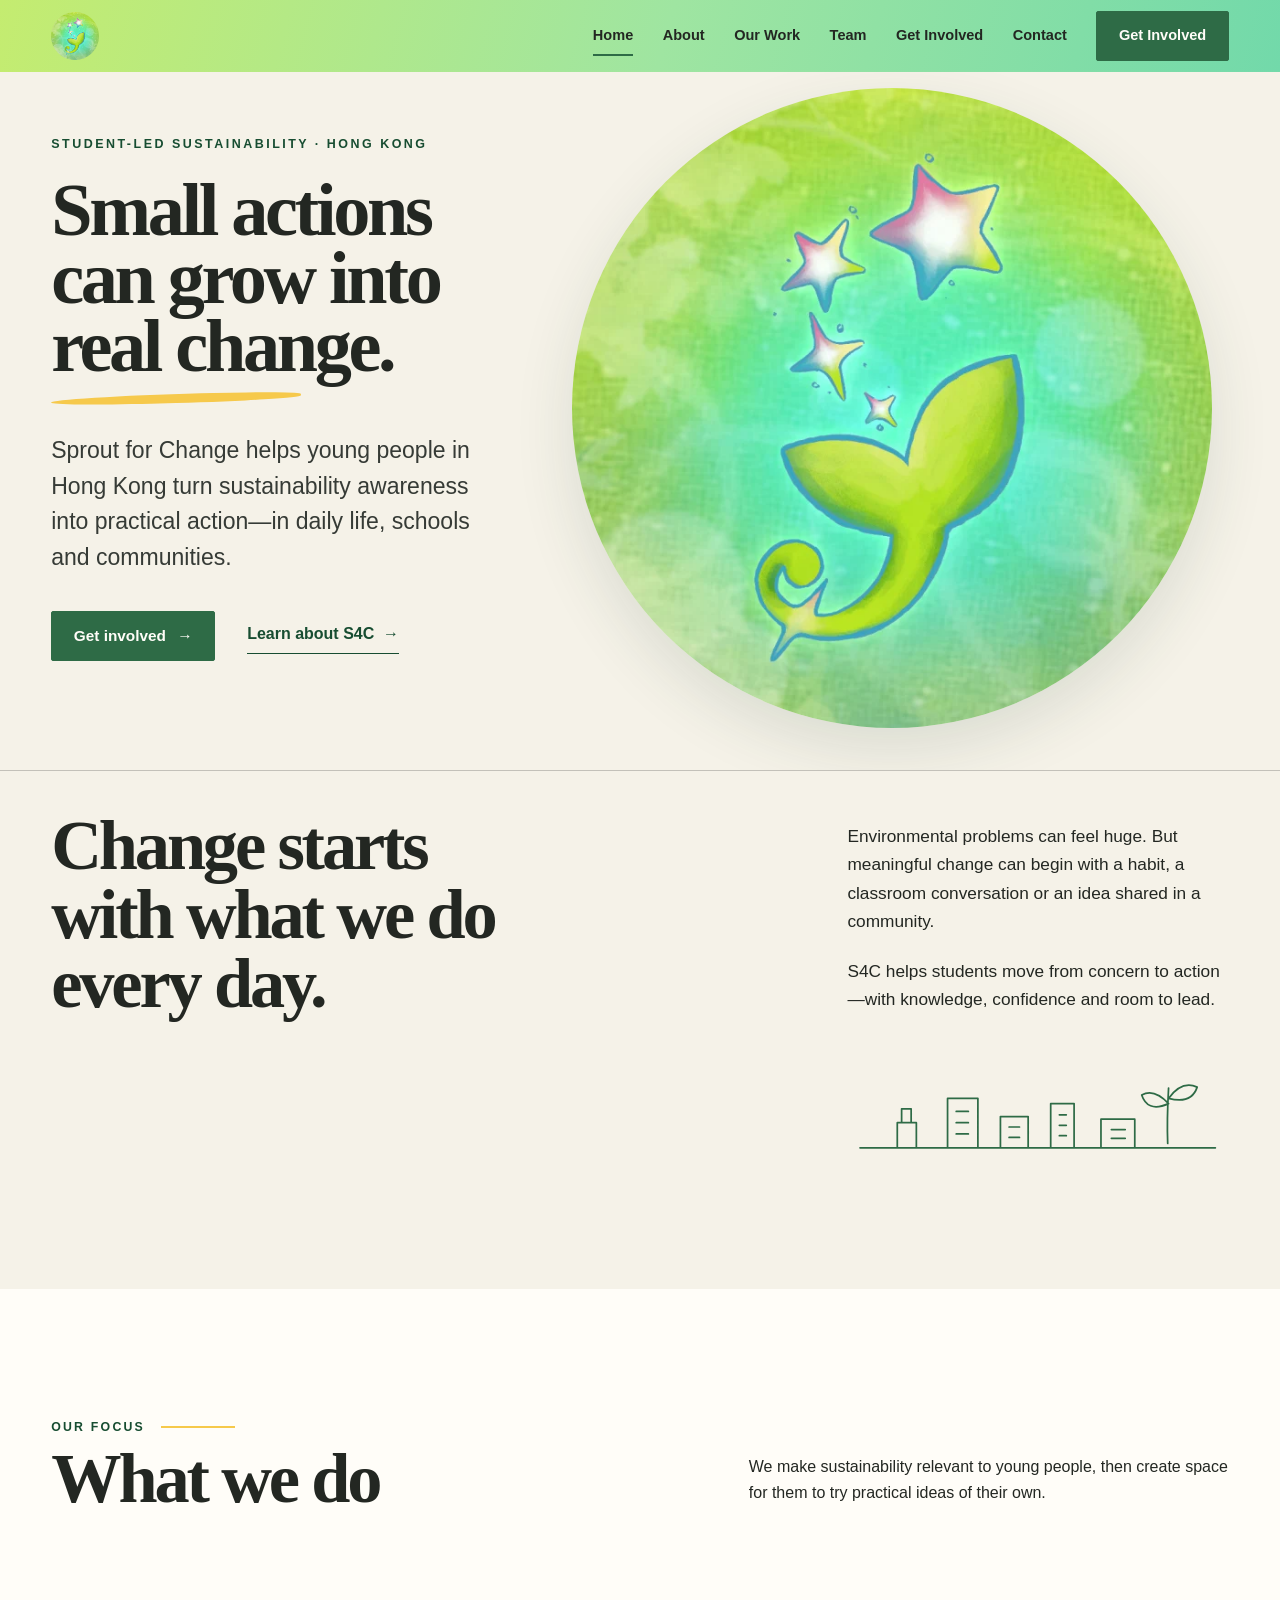
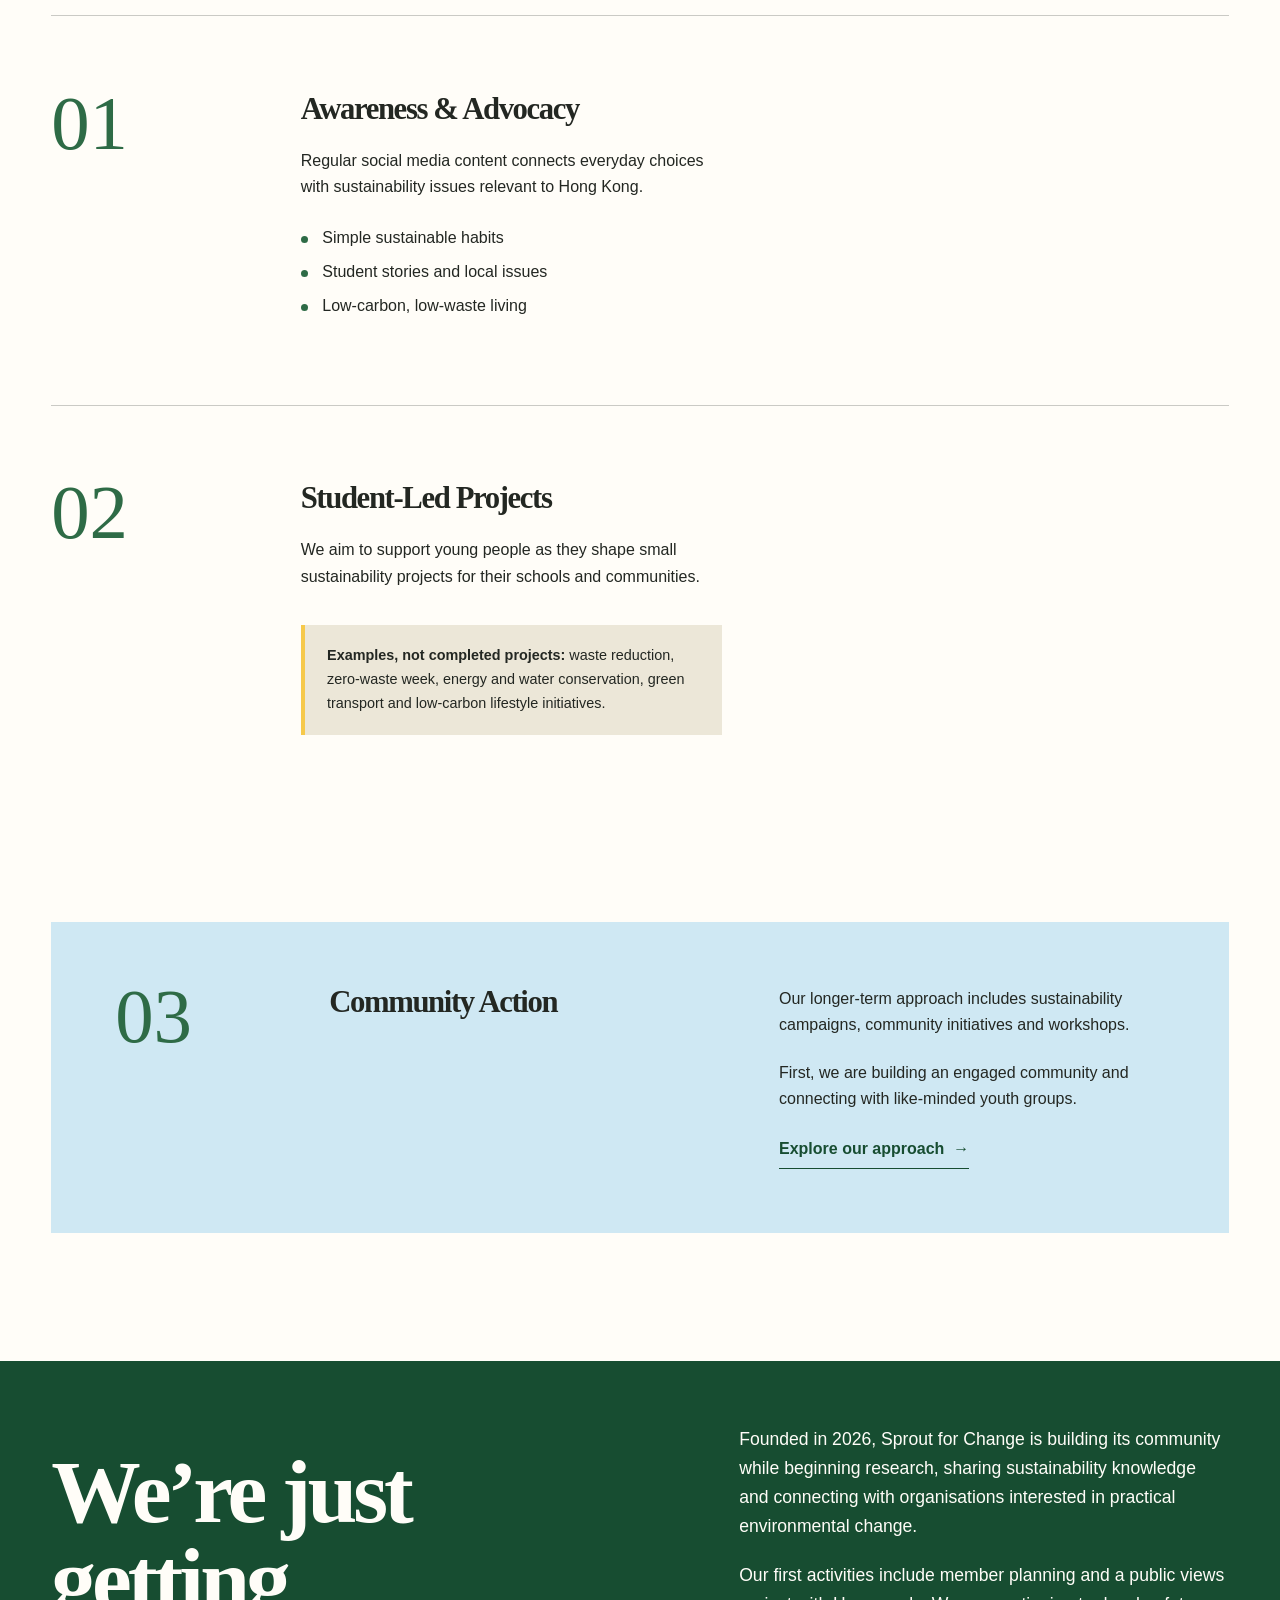
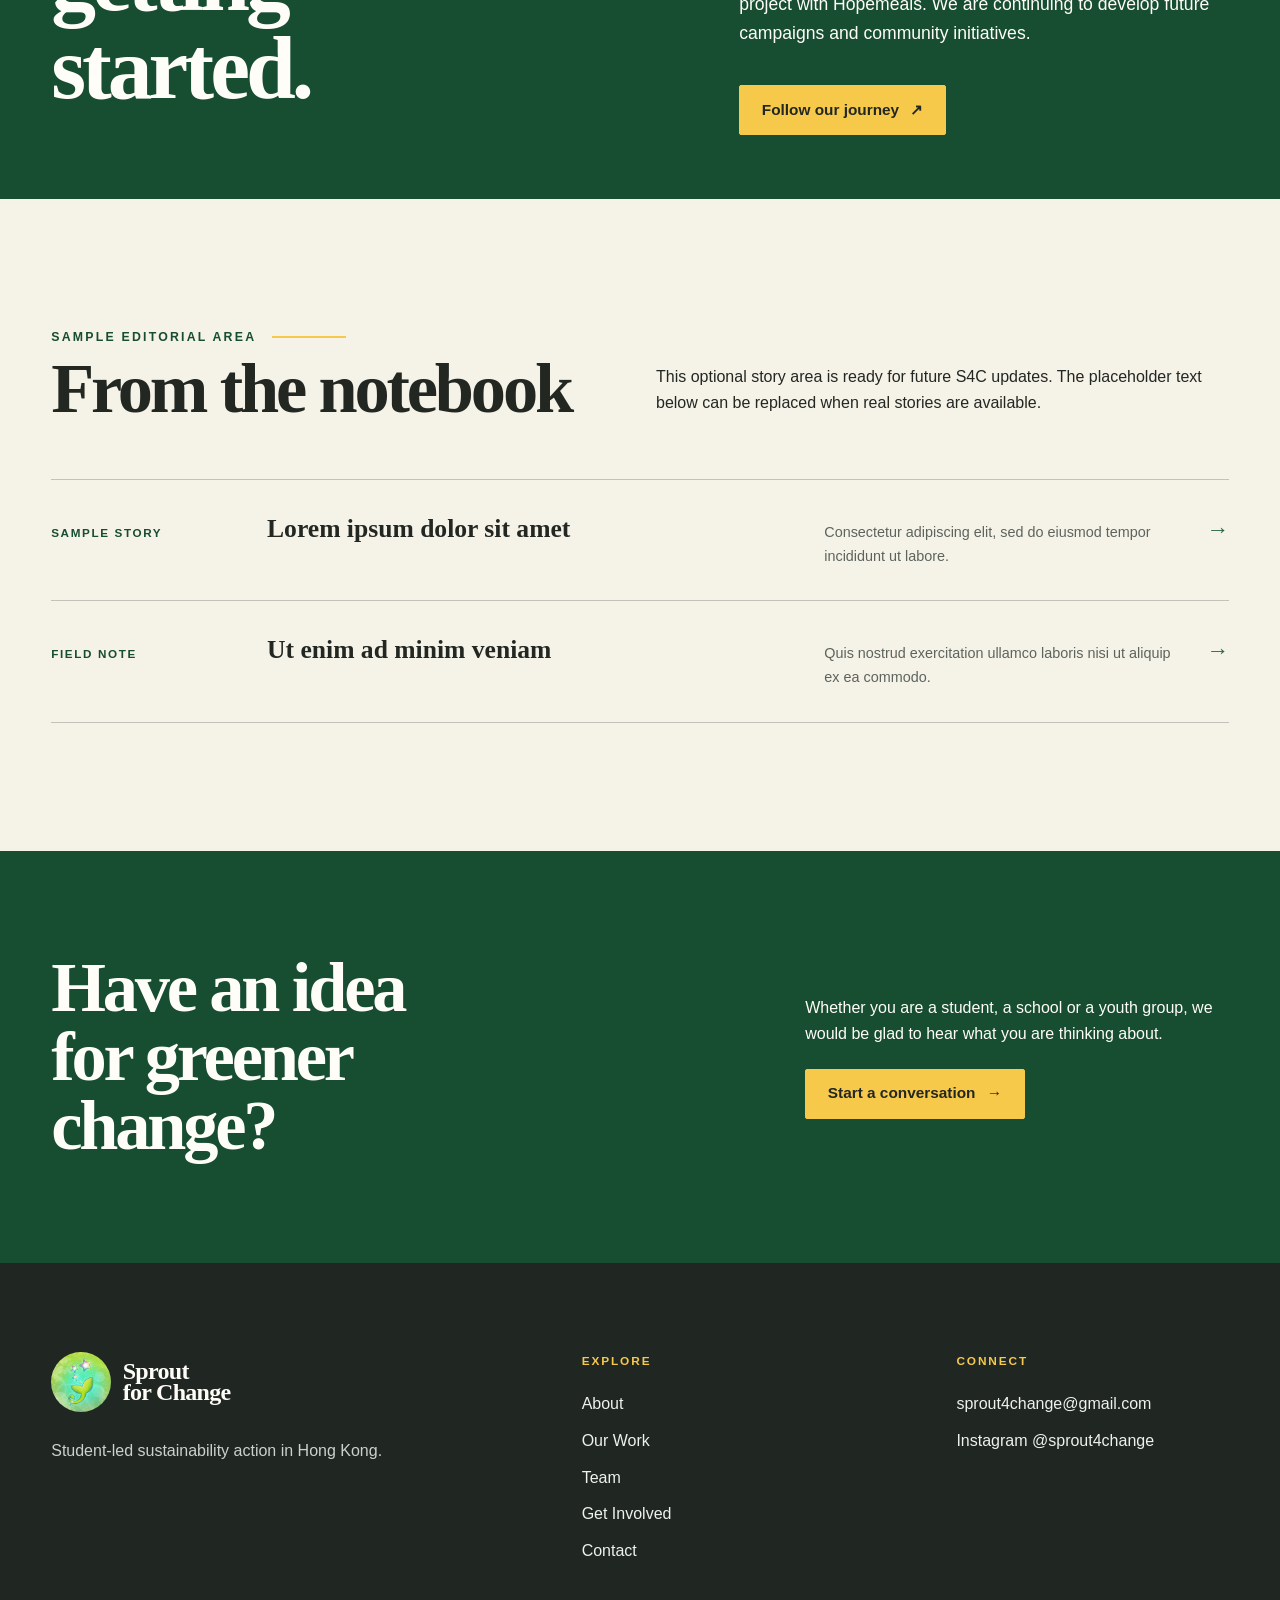
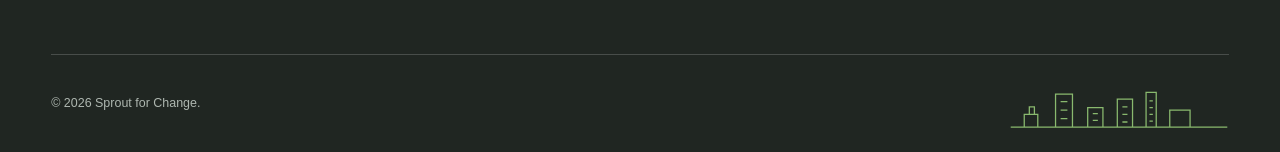
==== commit aacdb7eb: "finished website" ====
--- a/index.html
+++ b/index.html
@@ -6,7 +6,7 @@
   <meta name="theme-color" content="#f5f2e8">
   <meta name="description" content="Sprout for Change is a student-led Hong Kong sustainability organisation helping young people turn awareness into practical action.">
   <title>Sprout for Change — Student-led sustainability in Hong Kong</title>
-  <link rel="icon" href="assets/favicon.png" type="image/png">
+  <link rel="icon" href="assets/favicon.png?v=2" type="image/png">
   <link rel="stylesheet" href="styles.css">
   <script src="script.js" defer></script>
 </head>
@@ -14,10 +14,7 @@
   <a class="skip-link" href="#main">Skip to main content</a>
   <header class="site-header">
     <div class="header-inner container-wide">
-      <a class="brand" href="index.html" aria-label="Sprout for Change home">
-        <img src="assets/logo-v0.webp" alt="" width="54" height="54">
-        <span>Sprout<br>for Change</span>
-      </a>
+      <a class="brand brand-mark" href="index.html" aria-label="Sprout for Change home"><img src="assets/logo-v0.webp" alt="" width="48" height="48"></a>
       <button class="menu-toggle" type="button" aria-expanded="false" aria-controls="site-menu" aria-label="Open navigation"><span></span></button>
       <nav class="site-nav" id="site-menu" aria-label="Main navigation">
         <a href="index.html" aria-current="page">Home</a>
@@ -44,8 +41,40 @@
             <a class="text-link" href="about.html">Learn about S4C <span aria-hidden="true">→</span></a>
           </div>
         </div>
-        <figure class="hero-media hero-media--banner" data-reveal>
-          <img src="assets/s4c-banner-v0.webp" alt="Sprout for Change banner with a watercolor green background and the words Sprout 4 Change" width="2000" height="500" fetchpriority="high">
+        <figure class="hero-media hero-media--logo" data-reveal>
+          <img src="assets/logo-v0.webp" alt="Sprout for Change illustrated sprout and stars logo" width="700" height="700" fetchpriority="high">
+          <svg class="logo-sprout" viewBox="0 0 700 700" aria-hidden="true" focusable="false">
+            <defs>
+              <linearGradient id="logo-sprout-fill" x1="0" y1="1" x2="1" y2="0">
+                <stop offset="0" stop-color="#8fcf2e" />
+                <stop offset=".55" stop-color="#c8e63b" />
+                <stop offset="1" stop-color="#98d52f" />
+              </linearGradient>
+            </defs>
+            <path class="logo-sprout-line-outline logo-sprout-line--main" pathLength="1" d="M360 386c-8-53 8-92 37-120 26-25 42-48 57-68 22-30 36-55 46-80 12-23 21-41 26-57 9-20 18-51 21-74 9-48 17-90 29-129 8-25 18-49 29-72" />
+            <path class="logo-sprout-line logo-sprout-line--main" pathLength="1" d="M360 386c-8-53 8-92 37-120 26-25 42-48 57-68 22-30 36-55 46-80 12-23 21-41 26-57 9-20 18-51 21-74 9-48 17-90 29-129 8-25 18-49 29-72" />
+            <path class="logo-sprout-line-outline logo-sprout-line--low" pathLength="1" d="M397 266c-32 15-64 26-97 28-16 5-34 13-50 20-26 8-50 18-73 27" />
+            <path class="logo-sprout-line logo-sprout-line--low" pathLength="1" d="M397 266c-32 15-64 26-97 28-16 5-34 13-50 20-26 8-50 18-73 27" />
+            <path class="logo-sprout-line-outline logo-sprout-line--left-fork" pathLength="1" d="M300 294c-27-21-53-35-80-41" />
+            <path class="logo-sprout-line logo-sprout-line--left-fork" pathLength="1" d="M300 294c-27-21-53-35-80-41" />
+            <path class="logo-sprout-line-outline logo-sprout-line--far-left" pathLength="1" d="M250 314c-33-16-70-34-108-48-17-8-34-15-50-21" />
+            <path class="logo-sprout-line logo-sprout-line--far-left" pathLength="1" d="M250 314c-33-16-70-34-108-48-17-8-34-15-50-21" />
+            <path class="logo-sprout-line-outline logo-sprout-line--middle" pathLength="1" d="M454 198c30 16 62 14 94-11 22-17 41-34 57-50" />
+            <path class="logo-sprout-line logo-sprout-line--middle" pathLength="1" d="M454 198c30 16 62 14 94-11 22-17 41-34 57-50" />
+            <path class="logo-sprout-line-outline logo-sprout-line--right-fork" pathLength="1" d="M548 187c27 11 50 26 72 45" />
+            <path class="logo-sprout-line logo-sprout-line--right-fork" pathLength="1" d="M548 187c27 11 50 26 72 45" />
+            <path class="logo-sprout-line-outline logo-sprout-line--upper" pathLength="1" d="M500 118c-27-23-56-43-91-60" />
+            <path class="logo-sprout-line logo-sprout-line--upper" pathLength="1" d="M500 118c-27-23-56-43-91-60" />
+            <path class="logo-sprout-line-outline logo-sprout-line--upper-fork" pathLength="1" d="M526 61c27-14 57-25 89-31" />
+            <path class="logo-sprout-line logo-sprout-line--upper-fork" pathLength="1" d="M526 61c27-14 57-25 89-31" />
+            <path class="logo-sprout-leaf logo-sprout-leaf--low-tip" d="M177 341c-24-24-49-25-68-7 15 24 41 31 64 10 2-1 3-2 4-3Z" />
+            <path class="logo-sprout-leaf logo-sprout-leaf--left-fork-tip" d="M220 253c-25-10-38-31-31-55 25 8 42 28 34 52-1 2-2 3-3 3Z" />
+            <path class="logo-sprout-leaf logo-sprout-leaf--middle-tip" d="M605 137c3-27 22-45 49-43-1 27-19 47-45 49-2 0-3-2-4-6Z" />
+            <path class="logo-sprout-leaf logo-sprout-leaf--right-fork-tip" d="M620 232c22-18 45-16 62 4-19 20-43 22-61 3-1-2-2-3-1-7Z" />
+            <path class="logo-sprout-leaf logo-sprout-leaf--upper-tip" d="M409 58c-18-14-26-33-13-47 22 10 30 30 16 45-1 2-2 3-3 2Z" />
+            <path class="logo-sprout-leaf logo-sprout-leaf--upper-fork-tip" d="M615 30c12-25 34-35 58-22-10 25-32 37-56 25-2-1-3-2-2-3Z" />
+            <path class="logo-sprout-leaf logo-sprout-leaf--far-left-tip" d="M92 245c-23-23-45-21-60-1 15 23 40 29 58 5 1-2 2-3 2-4Z" />
+          </svg>
         </figure>
       </div>
     </section>
--- a/styles.css
+++ b/styles.css
@@ -118,8 +118,9 @@
   position: sticky;
   z-index: 100;
   top: 0;
+  height: 72px;
   border-bottom: 1px solid transparent;
-  background: var(--paper);
+  background: linear-gradient(105deg, #c4ec70 0%, #9fe5a1 52%, #72d9aa 100%);
   transition: border-color .25s ease, box-shadow .25s ease;
 }
 
@@ -130,7 +131,8 @@
 
 .header-inner {
   display: flex;
-  min-height: 96px;
+  height: 100%;
+  min-height: 0;
   align-items: center;
   justify-content: space-between;
   gap: 2rem;
@@ -155,6 +157,11 @@
   height: 60px;
   object-fit: cover;
   border-radius: 50%;
+}
+
+.brand-mark img {
+  width: 48px;
+  height: 48px;
 }
 
 .site-nav {
@@ -260,7 +267,7 @@
   padding: 0;
   border: 1px solid var(--line);
   border-radius: 2px;
-  background: transparent;
+  background: rgb(255 253 248 / 82%);
   color: var(--ink);
   cursor: pointer;
 }
@@ -359,7 +366,7 @@
 
 .hero {
   overflow: hidden;
-  padding: clamp(1.5rem, 2.5vw, 2.5rem) 0 clamp(1.25rem, 2vw, 2rem);
+  padding: 0 0 clamp(1.25rem, 2vw, 2rem);
 }
 
 .hero-grid {
@@ -432,6 +439,153 @@
   min-height: 0;
   aspect-ratio: 4 / 1;
   object-fit: cover;
+}
+
+.hero-media--logo {
+  position: relative;
+  width: min(100%, 640px);
+  min-height: 0;
+  margin-right: 0;
+  justify-self: center;
+  aspect-ratio: 1 / 1;
+  overflow: visible;
+  border-radius: 50%;
+  clip-path: none;
+  box-shadow: 0 22px 60px rgb(34 67 48 / 12%);
+  transition: transform 450ms cubic-bezier(.2,.8,.2,1), box-shadow 450ms ease;
+}
+
+.hero-media--logo img {
+  display: block;
+  min-height: 0;
+  aspect-ratio: 1 / 1;
+  object-fit: cover;
+  border-radius: 50%;
+}
+
+.logo-sprout {
+  position: absolute;
+  z-index: 1;
+  inset: 0;
+  width: 100%;
+  height: 100%;
+  overflow: visible;
+  opacity: 0;
+  transition: opacity 216ms ease;
+  pointer-events: none;
+}
+
+@keyframes logo-sprout-draw {
+  from { stroke-dashoffset: 1; }
+  to { stroke-dashoffset: 0; }
+}
+
+@keyframes logo-sprout-leaf {
+  from { opacity: 0; transform: scale(.12) rotate(-12deg); }
+  to { opacity: 1; transform: scale(1) rotate(0); }
+}
+
+.logo-sprout-line,
+.logo-sprout-line-outline,
+.logo-sprout-leaf {
+  stroke-linecap: round;
+  stroke-linejoin: round;
+}
+
+.logo-sprout-line,
+.logo-sprout-line-outline {
+  fill: none;
+  stroke-dasharray: 1;
+  stroke-dashoffset: 1;
+}
+
+.logo-sprout-line-outline {
+  stroke: #4b9db6;
+  stroke-width: 7;
+}
+
+.logo-sprout-line {
+  stroke: #91c933;
+  stroke-width: 4;
+}
+
+.logo-sprout-line--low {
+  --sprout-delay: 384ms;
+}
+
+.logo-sprout-line--middle {
+  --sprout-delay: 648ms;
+}
+
+.logo-sprout-line--upper {
+  --sprout-delay: 840ms;
+}
+
+.logo-sprout-line--left-fork {
+  --sprout-delay: 1.2s;
+}
+
+.logo-sprout-line--right-fork {
+  --sprout-delay: 1.44s;
+}
+
+.logo-sprout-line--upper-fork {
+  --sprout-delay: 1.2s;
+}
+
+.logo-sprout-line--far-left {
+  --sprout-delay: 1.44s;
+}
+
+.logo-sprout-leaf {
+  fill: url(#logo-sprout-fill);
+  stroke: #4b9db6;
+  stroke-width: 7;
+  opacity: 0;
+  transform-box: fill-box;
+  transform-origin: center bottom;
+  --sprout-delay: 912ms;
+}
+
+.logo-sprout-leaf--low-tip { --sprout-delay: 1.2s; }
+.logo-sprout-leaf--left-fork-tip { --sprout-delay: 1.68s; }
+.logo-sprout-leaf--middle-tip { --sprout-delay: 1.44s; }
+.logo-sprout-leaf--right-fork-tip { --sprout-delay: 2.16s; }
+.logo-sprout-leaf--upper-tip { --sprout-delay: 1.56s; }
+.logo-sprout-leaf--upper-fork-tip { --sprout-delay: 1.8s; }
+.logo-sprout-leaf--far-left-tip { --sprout-delay: 2.16s; }
+
+@media (hover: hover) and (prefers-reduced-motion: no-preference) {
+  .hero-media--logo:hover,
+  .hero-media--logo:focus-within {
+    transform: scale(1.008);
+    box-shadow: 0 32px 70px rgb(34 67 48 / 18%);
+  }
+
+  .hero-media--logo:hover .logo-sprout,
+  .hero-media--logo:focus-within .logo-sprout {
+    opacity: 1;
+  }
+
+  .hero-media--logo:hover .logo-sprout-line,
+  .hero-media--logo:hover .logo-sprout-line-outline,
+  .hero-media--logo:focus-within .logo-sprout-line,
+  .hero-media--logo:focus-within .logo-sprout-line-outline {
+    animation-name: logo-sprout-draw;
+    animation-duration: 1.08s;
+    animation-timing-function: cubic-bezier(.2,.8,.25,1);
+    animation-delay: var(--sprout-delay, 0s);
+    animation-fill-mode: both;
+  }
+
+  .hero-media--logo:hover .logo-sprout-leaf,
+  .hero-media--logo:focus-within .logo-sprout-leaf {
+    animation-name: logo-sprout-leaf;
+    animation-duration: 576ms;
+    animation-timing-function: cubic-bezier(.2,.8,.25,1);
+    animation-delay: var(--sprout-delay, 912ms);
+    animation-fill-mode: both;
+  }
 }
 
 .photo-note {
@@ -1197,10 +1351,6 @@
 }
 
 @media (max-width: 1080px) {
-  .header-inner {
-    min-height: 78px;
-  }
-
   .menu-toggle {
     display: block;
   }
@@ -1208,7 +1358,7 @@
   .site-nav {
     position: fixed;
     z-index: 90;
-    top: 78px;
+    top: 72px;
     right: 0;
     bottom: 0;
     left: 0;
@@ -1291,7 +1441,7 @@
   }
 
   .hero {
-    padding-top: 2.5rem;
+    padding-top: 0;
   }
 
   .hero-grid,
@@ -1306,13 +1456,18 @@
 
   .hero-media {
     min-height: 460px;
-    margin: 1rem calc(var(--gutter) * -1) 0;
+    margin: 0 calc(var(--gutter) * -1) 0;
     clip-path: none;
     grid-row: 1;
   }
 
   .hero-media img {
     min-height: 460px;
+  }
+
+  .hero-media--logo,
+  .hero-media--logo img {
+    min-height: 0;
   }
 
   .hero-media--banner,
@@ -1421,10 +1576,6 @@
     --gutter: 1.15rem;
   }
 
-  .header-inner {
-    min-height: 72px;
-  }
-
   .brand {
     font-size: 1.05rem;
   }
@@ -1435,6 +1586,11 @@
 
   .site-nav {
     top: 72px;
+  }
+
+  .brand-mark img {
+    width: 46px;
+    height: 46px;
   }
 
   .eyebrow {
@@ -1463,6 +1619,16 @@
 
   .hero-media--banner,
   .hero-media--banner img {
+    min-height: 0;
+  }
+
+  .hero-media--logo {
+    width: min(78vw, 360px);
+    margin: 0 auto;
+  }
+
+  .hero-media--logo,
+  .hero-media--logo img {
     min-height: 0;
   }
 
